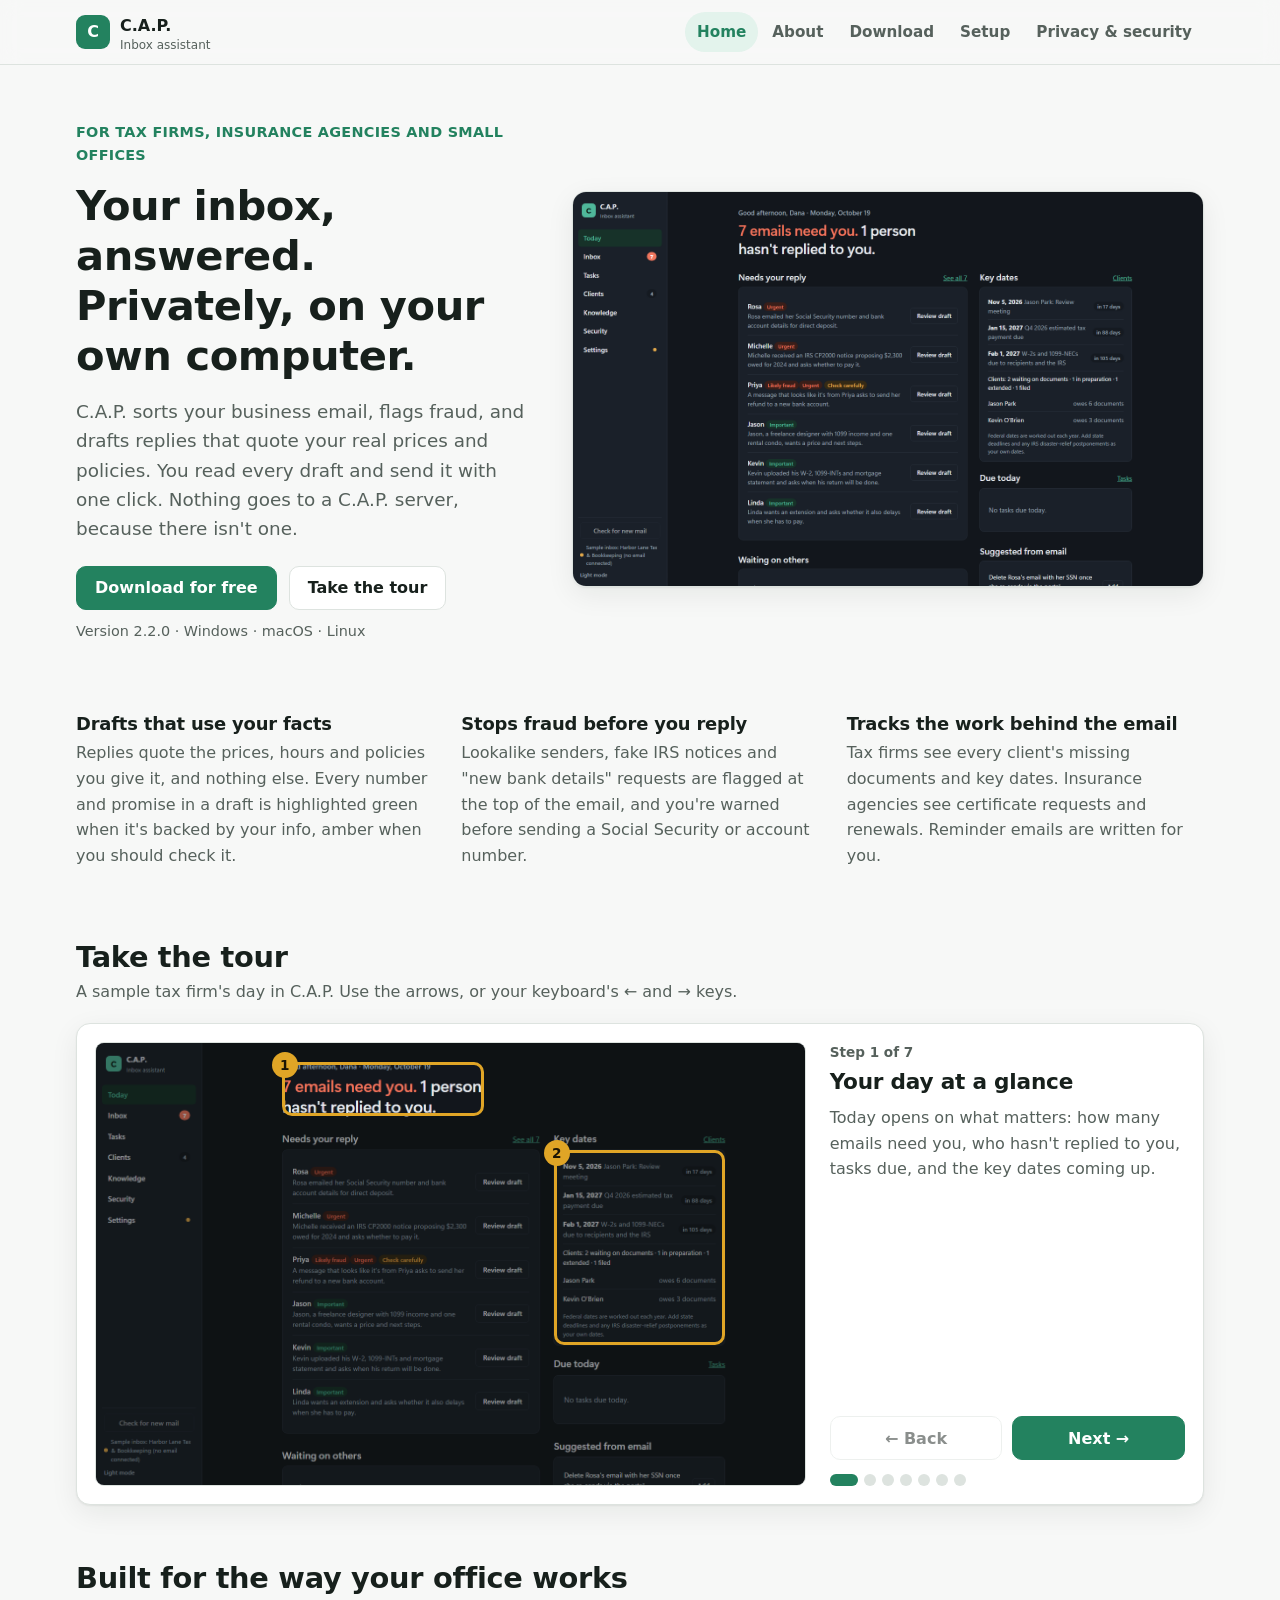
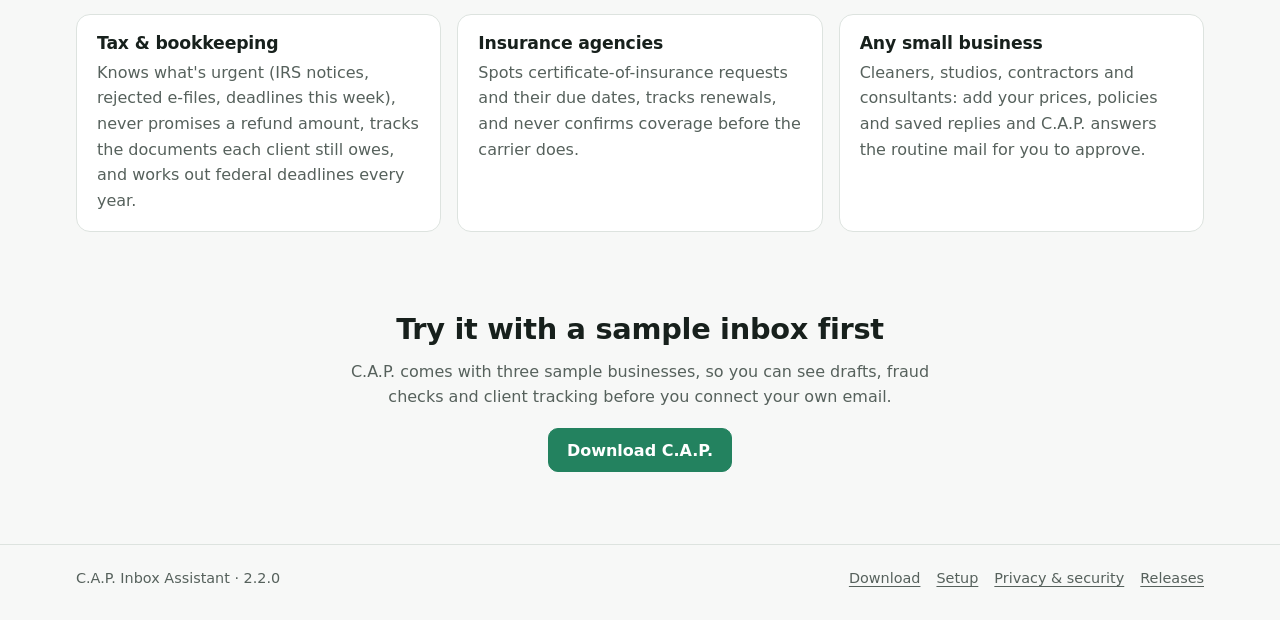
==== site/index.html @ a97d85f1 "C.A.P. 2.2.0: key dates, product site and cross-platform releases - Federal tax deadlines worked out" ====
<!doctype html>
<html lang="en">
<head>
<meta charset="utf-8">
<meta name="viewport" content="width=device-width, initial-scale=1">
<title>C.A.P. Inbox Assistant</title>
<meta name="description" content="C.A.P. sorts your business email and drafts replies from your own prices and policies, on your own computer. Free download for Windows, macOS and Linux.">
<!-- The GitHub repository that hosts the releases, as owner/name. The download buttons read its latest release. -->
<meta name="cap-repo" content="OWNER/REPO">
<meta http-equiv="Content-Security-Policy" content="default-src 'self'; img-src 'self' data:; connect-src 'self' https://api.github.com; style-src 'self'; script-src 'self'; base-uri 'none'; form-action 'none'">
<meta name="referrer" content="no-referrer">
<link rel="icon" href="assets/icon.svg" type="image/svg+xml">
<link rel="stylesheet" href="styles.css">
</head>
<body>
<a class="skip" href="#main">Skip to content</a>
<header class="top">
  <div class="wrap top-row">
    <a class="brand" href="#home" aria-label="C.A.P. home"><span class="mark" aria-hidden="true">C</span><span>C.A.P.<small>Inbox assistant</small></span></a>
    <nav class="tabs" aria-label="Site">
      <a href="#home" data-tab="home">Home</a>
      <a href="#about" data-tab="about">About</a>
      <a href="#download" data-tab="download">Download</a>
      <a href="#setup" data-tab="setup">Setup</a>
      <a href="#privacy" data-tab="privacy">Privacy &amp; security</a>
    </nav>
  </div>
</header>

<main id="main" tabindex="-1">

<!-- ============================== HOME ============================== -->
<section id="tab-home" class="tab" aria-labelledby="home-title">
  <div class="wrap hero">
    <div class="hero-copy">
      <p class="eyebrow">For tax firms, insurance agencies and small offices</p>
      <h1 id="home-title">Your inbox, answered. Privately, on your own computer.</h1>
      <p class="lede">C.A.P. sorts your business email, flags fraud, and drafts replies that quote your real prices and policies. You read every draft and send it with one click. Nothing goes to a C.A.P. server, because there isn't one.</p>
      <div class="cta">
        <a class="btn primary" href="#download" data-os-label>Download for free</a>
        <a class="btn" href="#tour">Take the tour</a>
      </div>
      <p class="fine" data-version-line>Windows · macOS · Linux</p>
    </div>
    <figure class="hero-shot">
      <img src="assets/today.png" width="1440" height="900" alt="The C.A.P. Today screen: seven emails need a reply, urgent and likely-fraud emails are labeled, and a Key dates panel lists upcoming tax deadlines.">
    </figure>
  </div>

  <div class="wrap points">
    <article><h2>Drafts that use your facts</h2><p>Replies quote the prices, hours and policies you give it, and nothing else. Every number and promise in a draft is highlighted green when it's backed by your info, amber when you should check it.</p></article>
    <article><h2>Stops fraud before you reply</h2><p>Lookalike senders, fake IRS notices and "new bank details" requests are flagged at the top of the email, and you're warned before sending a Social Security or account number.</p></article>
    <article><h2>Tracks the work behind the email</h2><p>Tax firms see every client's missing documents and key dates. Insurance agencies see certificate requests and renewals. Reminder emails are written for you.</p></article>
  </div>

  <div class="wrap" id="tour">
    <div class="section-head">
      <h2>Take the tour</h2>
      <p>A sample tax firm's day in C.A.P. Use the arrows, or your keyboard's ← and → keys.</p>
    </div>
    <div class="tour" tabindex="0" aria-roledescription="carousel" aria-label="Product tour">
      <div class="tour-stage">
        <img id="tour-img" src="assets/today.png" width="1440" height="900" alt="">
        <div id="tour-marks" aria-hidden="true"></div>
      </div>
      <div class="tour-side">
        <p class="tour-count" id="tour-count">Step 1 of 7</p>
        <h3 id="tour-title"></h3>
        <div id="tour-text" aria-live="polite"></div>
        <div class="tour-nav">
          <button class="btn" id="tour-prev" type="button">← Back</button>
          <button class="btn primary" id="tour-next" type="button">Next →</button>
        </div>
        <div class="tour-dots" id="tour-dots" role="tablist" aria-label="Tour steps"></div>
      </div>
    </div>
  </div>

  <div class="wrap built-for">
    <div class="section-head"><h2>Built for the way your office works</h2></div>
    <div class="cards three">
      <article class="card"><h3>Tax &amp; bookkeeping</h3><p>Knows what's urgent (IRS notices, rejected e-files, deadlines this week), never promises a refund amount, tracks the documents each client still owes, and works out federal deadlines every year.</p></article>
      <article class="card"><h3>Insurance agencies</h3><p>Spots certificate-of-insurance requests and their due dates, tracks renewals, and never confirms coverage before the carrier does.</p></article>
      <article class="card"><h3>Any small business</h3><p>Cleaners, studios, contractors and consultants: add your prices, policies and saved replies and C.A.P. answers the routine mail for you to approve.</p></article>
    </div>
  </div>

  <div class="wrap closing">
    <h2>Try it with a sample inbox first</h2>
    <p>C.A.P. comes with three sample businesses, so you can see drafts, fraud checks and client tracking before you connect your own email.</p>
    <a class="btn primary" href="#download">Download C.A.P.</a>
  </div>
</section>

<!-- ============================== ABOUT ============================== -->
<section id="tab-about" class="tab" aria-labelledby="about-title" hidden>
  <div class="wrap narrow">
    <h1 id="about-title">About C.A.P.</h1>
    <p class="lede">C.A.P. is a private AI inbox assistant for small businesses. It reads your email on your own computer, works out what needs you, and writes a reply in your voice using only facts you've given it. You stay in charge: it never sends, archives or deletes anything without your click.</p>

    <h2>How it works</h2>
    <ol class="flow">
      <li><strong>Your mailbox</strong><span>C.A.P. connects straight to your email provider. Mail stays unread on the server.</span></li>
      <li><strong>Sort</strong><span>A quick pass on each new email: needs a reply, FYI, urgent, likely fraud, holds sensitive numbers.</span></li>
      <li><strong>Draft</strong><span>Urgent mail first. Drafts use your business profile, saved replies and files, and never invent prices or availability.</span></li>
      <li><strong>Check</strong><span>Every price, date, link and promise is highlighted: green when your sources back it, amber when you should look.</span></li>
      <li><strong>You send</strong><span>Edit if you like, then send. C.A.P. learns from your edits and offers to update your facts.</span></li>
    </ol>

    <h2>What's inside</h2>
    <div class="cards two">
      <article class="card"><h3>Today</h3><p>Who needs a reply, who hasn't answered you, tasks due, key dates and today's calendar, with the time you've saved.</p></article>
      <article class="card"><h3>Inbox</h3><p>Needs reply, FYI, Snoozed and Sent. One-click drafts with tone buttons, saved replies, "remind me if no answer", snooze, and keyboard shortcuts.</p></article>
      <article class="card"><h3>Clients or Policies</h3><p>Tax firms: each client's return, status, documents still owed, a timeline of dates, and a reminder email listing what's missing. Insurance: certificate requests and renewals with due dates.</p></article>
      <article class="card"><h3>Key dates</h3><p>Federal tax deadlines worked out for every year and moved off weekends and holidays, plus your own state deadlines and client dates, once or every year.</p></article>
      <article class="card"><h3>Knowledge</h3><p>Business profile, saved replies, and files (PDF, Word, Excel, PowerPoint, text up to 25 MB). Ask questions and get answers with their sources.</p></article>
      <article class="card"><h3>Security</h3><p>A protection score, app lock with a PIN, fraud and sensitive-number checks, automatic clean-up of old email text, and an audit log you can download.</p></article>
      <article class="card"><h3>Industry starter kits</h3><p>Pick tax &amp; bookkeeping or insurance to add 14 ready-made saved replies, "never promise" safety rules and a document checklist. Nothing you've written is changed.</p></article>
      <article class="card"><h3>Your choice of AI</h3><p>Run a free model on your own computer with Ollama, so email never leaves it, or use OpenAI, Anthropic, Google Gemini, Groq or OpenRouter with your own API key.</p></article>
    </div>

    <h2>What C.A.P. won't do</h2>
    <ul class="ticks no">
      <li>Send, archive or delete email on its own. There is no auto-send.</li>
      <li>Invent prices, policies, dates or availability that aren't in your information.</li>
      <li>Send your data to us. There is no C.A.P. account, server, analytics or telemetry.</li>
    </ul>

    <h2>Works with</h2>
    <table class="grid-table">
      <thead><tr><th scope="col">Email</th><th scope="col">How it connects</th></tr></thead>
      <tbody>
        <tr><td>Gmail and Google Workspace, Yahoo, iCloud, AOL, Zoho, Fastmail</td><td>Secure IMAP and SMTP with an app password (about 2 minutes to create)</td></tr>
        <tr><td>Your own domain (you@yourbusiness.com)</td><td>IMAP and SMTP with your email password or app password</td></tr>
        <tr><td>Outlook.com, Hotmail, Microsoft 365</td><td>Sign in with Microsoft. <em>Coming in a later release.</em></td></tr>
        <tr><td>Google Calendar (optional)</td><td>Google sign-in, so drafts avoid times you're already booked</td></tr>
      </tbody>
    </table>

    <h2>Release notes</h2>
    <div class="notes">
      <h3>Version <span data-version>2.2.0</span></h3>
      <ul>
        <li>Key dates never run out: federal deadlines are worked out every year, moved off weekends and holidays.</li>
        <li>Add your own dates for the whole firm, or on a client's timeline.</li>
        <li>Upload files button in Knowledge.</li>
        <li>Starter kits added while a sample inbox is loaded now stay after the sample is removed.</li>
        <li>Stronger protection for the app window, and no outside calls from the AI library at start-up.</li>
        <li>Downloads for Windows, macOS (Apple silicon) and Linux.</li>
      </ul>
      <p><a data-releases-link href="#download">All releases</a></p>
    </div>
  </div>
</section>

<!-- ============================== DOWNLOAD ============================== -->
<section id="tab-download" class="tab" aria-labelledby="download-title" hidden>
  <div class="wrap narrow">
    <h1 id="download-title">Download C.A.P.</h1>
    <p class="lede blurb">Free for Windows, macOS and Linux. C.A.P. runs on your own computer: your email, clients and business details stay there. Download, unzip and open it, then try the sample inbox before you connect your email. Setup takes about ten minutes.</p>

    <div class="dl-main" id="dl-main"></div>
    <div class="dl-list" id="dl-list" aria-live="polite"><p class="muted">Loading the latest release…</p></div>
    <p class="fine" id="dl-source"></p>

    <h2>Before you open it</h2>
    <div class="notice">
      <p><strong>Your computer will warn you the first time.</strong> This release isn't code-signed yet, so Windows shows "Windows protected your PC" and macOS says it can't check the app for malware. That's expected for an unsigned app. The <a href="#setup">setup guide</a> shows exactly what to click. Check the SHA-256 checksum below first, so you know the file is the one we published.</p>
    </div>

    <h2>Check the download</h2>
    <p>Each file has a SHA-256 checksum. Run the command for your computer in the folder you downloaded to, and compare the result with the checksum next to the file above. They should match exactly.</p>
    <div class="os-switch" role="tablist" aria-label="Checksum command">
      <button role="tab" data-verify="windows" aria-selected="true">Windows</button><button role="tab" data-verify="mac" aria-selected="false">macOS</button><button role="tab" data-verify="linux" aria-selected="false">Linux</button>
    </div>
    <div class="verify" data-verify-panel="windows"><p>In PowerShell:</p><pre><code>Get-FileHash .\<span data-file="windows">CAP-windows-x64.zip</span> -Algorithm SHA256</code></pre></div>
    <div class="verify" data-verify-panel="mac" hidden><p>In Terminal:</p><pre><code>shasum -a 256 ~/Downloads/<span data-file="mac">CAP-macos-arm64.zip</span></code></pre></div>
    <div class="verify" data-verify-panel="linux" hidden><p>In a terminal:</p><pre><code>sha256sum ~/Downloads/<span data-file="linux">CAP-linux-x64.tar.gz</span></code></pre></div>

    <h2>System requirements</h2>
    <table class="grid-table">
      <thead><tr><th scope="col"></th><th scope="col">Windows</th><th scope="col">macOS</th><th scope="col">Linux</th></tr></thead>
      <tbody>
        <tr><th scope="row">System</th><td>Windows 10 or 11, 64-bit</td><td>macOS 14 Sonoma or later, Apple silicon (M1 or newer)</td><td>64-bit desktop Linux, such as Ubuntu 22.04 or newer</td></tr>
        <tr><th scope="row">Memory</th><td colspan="3">8 GB minimum. 16 GB recommended to run the AI on your own computer.</td></tr>
        <tr><th scope="row">Disk space</th><td colspan="3">About 1.5 GB for C.A.P., plus 3 to 15 GB for a local AI model (not needed if you use a cloud AI key).</td></tr>
        <tr><th scope="row">Internet</th><td colspan="3">Needed to read and send email, and for cloud AI if you choose it.</td></tr>
      </tbody>
    </table>
    <p class="fine">Macs with Intel processors aren't supported in this release.</p>
  </div>
</section>

<!-- ============================== SETUP ============================== -->
<section id="tab-setup" class="tab" aria-labelledby="setup-title" hidden>
  <div class="wrap narrow">
    <h1 id="setup-title">Set up C.A.P.</h1>
    <p class="lede">About ten minutes from download to your first draft. Pick your computer:</p>
    <div class="os-switch big" role="tablist" aria-label="Your computer">
      <button role="tab" data-setup="windows" aria-selected="true">Windows</button><button role="tab" data-setup="mac" aria-selected="false">macOS</button><button role="tab" data-setup="linux" aria-selected="false">Linux</button>
    </div>

    <ol class="steps" data-setup-panel="windows">
      <li><h3>Download</h3><p>Go to <a href="#download">Download</a> and save <code data-file="windows">CAP-windows-x64.zip</code>. Optional: check its checksum as shown there.</p></li>
      <li><h3>Unzip it</h3><p>Open your Downloads folder, right-click the ZIP and choose <strong>Extract All…</strong>. Pick a lasting place, for example <code>Documents\CAP</code>, and click <strong>Extract</strong>. Don't run C.A.P. from inside the ZIP, and keep the <code>CAP</code> folder together: the app needs the <code>_internal</code> folder beside it.</p></li>
      <li><h3>Open C.A.P.</h3><p>In the <code>CAP</code> folder, double-click <strong>CAP.exe</strong>.</p></li>
      <li><h3>Get past the SmartScreen warning</h3><p>If you see "Windows protected your PC", click <strong>More info</strong>, then <strong>Run anyway</strong>. You only do this once.</p></li>
      <li><h3>Keep it handy</h3><p>Right-click <strong>CAP.exe</strong> and choose <strong>Pin to Start</strong>, or <strong>Show more options → Send to → Desktop (create shortcut)</strong>.</p></li>
    </ol>

    <ol class="steps" data-setup-panel="mac" hidden>
      <li><h3>Download</h3><p>Go to <a href="#download">Download</a> and save <code data-file="mac">CAP-macos-arm64.zip</code>. Safari usually unzips it for you; if not, double-click the ZIP in Downloads.</p></li>
      <li><h3>Move it to Applications</h3><p>Drag <strong>CAP</strong> (CAP.app) from Downloads into your <strong>Applications</strong> folder.</p></li>
      <li><h3>Open it the first time</h3><p>Double-click CAP in Applications. macOS says it can't check the app for malware; click <strong>Done</strong> (or <strong>OK</strong>). Then open <strong>System Settings → Privacy &amp; Security</strong>, scroll down to the message about CAP, and click <strong>Open Anyway</strong>. Enter your Mac password if asked, then click <strong>Open</strong>.</p></li>
      <li><h3>From now on</h3><p>CAP opens like any other app. Drag it to your Dock to keep it there.</p></li>
    </ol>

    <ol class="steps" data-setup-panel="linux" hidden>
      <li><h3>Download</h3><p>Go to <a href="#download">Download</a> and save <code data-file="linux">CAP-linux-x64.tar.gz</code>.</p></li>
      <li><h3>Unpack it</h3><pre><code>mkdir -p ~/Applications
tar -xzf ~/Downloads/<span data-file="linux">CAP-linux-x64.tar.gz</span> -C ~/Applications</code></pre></li>
      <li><h3>Open C.A.P.</h3><pre><code>~/Applications/CAP/CAP</code></pre><p>If the window doesn't open, your system may be missing a few common display libraries. On Ubuntu or Debian:</p><pre><code>sudo apt install libxcb-cursor0 libxkbcommon-x11-0 libnss3 libegl1</code></pre></li>
      <li><h3>Optional: add it to your app menu</h3><p>Create <code>~/.local/share/applications/cap.desktop</code> containing:</p><pre><code>[Desktop Entry]
Type=Application
Name=C.A.P.
Exec=/home/YOUR-USER-NAME/Applications/CAP/CAP
Terminal=false
Categories=Office;Email;</code></pre></li>
    </ol>

    <h2>Then, in C.A.P.</h2>
    <p>The first time it opens, C.A.P. walks you through three steps. Here's what each one needs.</p>
    <ol class="steps cont">
      <li><h3>Try the sample inbox (optional)</h3><p>Choose a sample business (home cleaning, tax firm or insurance agency) and click <strong>Load sample inbox</strong> to see drafts, fraud flags and client tracking. Remove it any time in <strong>Settings</strong>; your own setup is kept.</p></li>
      <li><h3>Choose the AI that writes drafts</h3>
        <p><strong>Private and free, on your computer:</strong> install <a href="https://ollama.com/download" rel="noopener noreferrer">Ollama</a>, then download one model. Open a terminal (PowerShell on Windows) and run one of these:</p>
        <table class="grid-table">
          <thead><tr><th scope="col">Your computer has</th><th scope="col">Run this</th></tr></thead>
          <tbody>
            <tr><td>8 GB of memory</td><td><code>ollama pull qwen3.5:4b</code></td></tr>
            <tr><td>12 GB or more</td><td><code>ollama pull qwen3.5:9b</code></td></tr>
            <tr><td>16 GB or more, for the most natural writing</td><td><code>ollama pull gemma3:12b</code></td></tr>
          </tbody>
        </table>
        <p>C.A.P. finds Ollama by itself. Pick the model and click <strong>Use this model</strong>.</p>
        <p><strong>Faster on older computers:</strong> choose <strong>Cloud</strong> and paste an API key from OpenAI, Anthropic, Google Gemini, Groq or OpenRouter. The text needed for each draft then goes to that company. See <a href="#privacy">Privacy &amp; security</a>.</p></li>
      <li><h3>Connect your email</h3>
        <p>Type your email address. C.A.P. picks the right way to connect and links to the page you need. For Gmail, Yahoo, iCloud, AOL, Zoho and Fastmail, create an <strong>app password</strong> (your provider's security settings; two-step verification must be on) and paste it in. For your own domain, use your email password or app password; the server names are filled in for you and can be changed.</p>
        <p class="fine">Outlook.com and Microsoft 365 sign-in is coming in a later release.</p></li>
      <li><h3>Tell it about your business</h3><p>Add your name, business name, services and prices. Then open <strong>Knowledge</strong> to add hours, policies, links and common questions, and upload price lists or policy documents with <strong>Upload files</strong>. Drafts use only what's here.</p></li>
      <li><h3>Pick your industry</h3><p>In <strong>Settings → Your industry</strong>, choose Tax &amp; bookkeeping or Insurance agency and click <strong>Add starter kit</strong> for 14 saved replies, safety rules and a checklist.</p></li>
      <li><h3>Lock it down</h3><p>Open <strong>Security</strong> and turn on <strong>App lock</strong> (save your recovery code somewhere safe), choose how long to keep old email text, and turn on disk encryption for your computer (BitLocker, FileVault or LUKS).</p></li>
    </ol>

    <h2>Updating</h2>
    <p>Download the new version and replace the old <code>CAP</code> folder (or CAP.app). Your email history, settings and clients are stored separately, so they carry over.</p>

    <h2>Removing C.A.P.</h2>
    <p>Delete the <code>CAP</code> folder or CAP.app. To remove your data too, delete C.A.P.'s data folder:</p>
    <ul>
      <li>Windows: <code>%LOCALAPPDATA%\CAP</code> (paste it into File Explorer's address bar)</li>
      <li>macOS: <code>~/Library/Application Support/CAP</code></li>
      <li>Linux: <code>~/.local/share/CAP</code></li>
    </ul>
    <p>Saved email and AI passwords are in your system's password store (Windows Credential Manager, macOS Keychain or your Linux keyring) under entries named for C.A.P.; delete them there.</p>

    <h2>If something goes wrong</h2>
    <dl class="faq">
      <dt>Nothing happens when I open it</dt><dd>Give it a few seconds the first time. On Windows, make sure you extracted the ZIP first and opened CAP.exe from the extracted folder.</dd>
      <dt>"Ollama isn't running"</dt><dd>Open the Ollama app (or run <code>ollama serve</code>), then click <strong>Test and use this model</strong> again.</dd>
      <dt>Email won't connect</dt><dd>Most providers need an app password, not your normal password, and two-step verification turned on to create one. C.A.P.'s connect screen links to the right page.</dd>
      <dt>Drafts are slow</dt><dd>Local AI depends on your computer. Try a smaller model, choose <strong>Settings → Inbox → Write drafts only when I open an email</strong>, or use a cloud AI key.</dd>
    </dl>
  </div>
</section>

<!-- ============================== PRIVACY ============================== -->
<section id="tab-privacy" class="tab" aria-labelledby="privacy-title" hidden>
  <div class="wrap narrow">
    <h1 id="privacy-title">Privacy &amp; security</h1>
    <p class="lede">C.A.P. was built for offices that handle tax returns, policies and Social Security numbers. Here is exactly what happens to your information.</p>

    <h2>Where your information lives</h2>
    <p>Everything C.A.P. knows (email text, drafts, clients, tasks, your business details and files) is kept in one database file on your computer, in C.A.P.'s data folder. There is no C.A.P. account and no C.A.P. server. We never receive your email, your clients' details or anything about how you use the app.</p>

    <h2>What leaves your computer, and only when</h2>
    <table class="grid-table">
      <thead><tr><th scope="col">Goes to</th><th scope="col">What</th><th scope="col">When</th></tr></thead>
      <tbody>
        <tr><td>Your email provider</td><td>Reading, sending, archiving and deleting your mail, over encrypted connections</td><td>When C.A.P. checks for mail, and when you click Send, Done or Delete</td></tr>
        <tr><td>Nobody (local AI)</td><td>With Ollama, drafting happens on your computer</td><td>Never leaves</td></tr>
        <tr><td>The AI company you chose (cloud AI)</td><td>The text needed to sort and draft each email, under your own API key. You can mask SSNs and account numbers first.</td><td>Only if you choose a cloud AI</td></tr>
        <tr><td>Google Calendar</td><td>Reading your events so drafts avoid busy times</td><td>Only if you connect it</td></tr>
      </tbody>
    </table>
    <p>C.A.P. has no analytics, telemetry or crash reporting, and it turns off the reporting option in the AI library it uses.</p>

    <h2>How C.A.P. protects it</h2>
    <ul class="ticks">
      <li><strong>Private to this computer.</strong> C.A.P. only accepts connections from your own computer. Every change needs a secret code that is new each time C.A.P. starts, and other websites can't load or embed it.</li>
      <li><strong>App lock.</strong> A PIN when C.A.P. opens and after you've been away. The PIN is stored only as a salted hash, wrong guesses lock it for a while, and a recovery code gets you back in.</li>
      <li><strong>Passwords in your system's vault.</strong> Email passwords and AI keys go to Windows Credential Manager, the macOS Keychain or your Linux keyring. If that isn't available, C.A.P. says so in Settings.</li>
      <li><strong>Fraud and impersonation shield.</strong> Lookalike sender addresses, fake IRS messages, payment-change requests and phishing links are flagged before you reply.</li>
      <li><strong>Sensitive-number guard.</strong> Emails holding SSNs, account, card or license numbers are marked, you're warned before sending one, and numbers can be masked once an email is handled.</li>
      <li><strong>Clean-up.</strong> Choose to delete old email text automatically after 30 days to 2 years, in line with the FTC Safeguards Rule's disposal expectation.</li>
      <li><strong>Audit log.</strong> Sends, deletions, exports and security changes are recorded on your computer, and you can download the log.</li>
      <li><strong>You're in control.</strong> Nothing is sent, archived or deleted without your click. Export all your data as a file, or delete your email history, from Settings.</li>
    </ul>

    <h2>What you should do too</h2>
    <ul>
      <li>Turn on disk encryption: BitLocker or Device Encryption on Windows, FileVault on macOS, LUKS on Linux.</li>
      <li>Turn on C.A.P.'s app lock if anyone else uses the computer.</li>
      <li>Use the local AI if you'd rather no email text ever leave your computer.</li>
    </ul>

    <h2>Your download</h2>
    <ul>
      <li>Each release is built from its source code by GitHub's build service, which starts every app on its system and checks that it runs before publishing.</li>
      <li>Every file has a SHA-256 checksum on the <a href="#download">Download</a> page, so you can check it hasn't been changed.</li>
      <li>Releases aren't code-signed yet, which is why your computer warns you the first time. Signed releases are planned.</li>
    </ul>

    <h2>This website</h2>
    <p>This site uses no cookies, analytics or tracking, and loads no outside fonts or scripts. It's hosted on GitHub Pages, and the Download page asks GitHub for the latest release details, so GitHub sees your visit as described in <a href="https://docs.github.com/site-policy/privacy-policies/github-general-privacy-statement" rel="noopener noreferrer">GitHub's privacy statement</a>.</p>

    <h2>Honest limits</h2>
    <p>C.A.P. helps you follow good practice, but it isn't certified for any regulation and doesn't make you compliant by itself. Your obligations under the FTC Safeguards Rule, IRS Publication 4557 or state insurance rules stay with your office.</p>

    <h2>Found a security problem?</h2>
    <p>Please tell us privately through <a data-security-link href="#privacy">GitHub's private vulnerability reporting</a> rather than a public issue.</p>
  </div>
</section>

</main>

<footer class="foot">
  <div class="wrap foot-row">
    <span>C.A.P. Inbox Assistant · <span data-version>2.2.0</span></span>
    <nav aria-label="Footer"><a href="#download">Download</a><a href="#setup">Setup</a><a href="#privacy">Privacy &amp; security</a><a data-releases-link href="#download">Releases</a></nav>
  </div>
</footer>
<script src="site.js"></script>
</body>
</html>
---- site/styles.css ----
:root {
  --bg: #f7f8f7;
  --surface: #ffffff;
  --sunk: #eef1ef;
  --ink: #17201c;
  --muted: #56615c;
  --line: #dde3df;
  --accent: #23825f;
  --accent-ink: #ffffff;
  --accent-soft: #e3f3ec;
  --warn-bg: #fff6e0;
  --warn-line: #ecc768;
  --mark: #e0a526;
  --radius: 14px;
  --radius-sm: 9px;
  --shadow: 0 1px 2px rgba(16, 24, 20, .06), 0 8px 28px rgba(16, 24, 20, .07);
  --font: "Segoe UI Variable Text", "Segoe UI", system-ui, -apple-system, "Helvetica Neue", Ubuntu, Arial, sans-serif;
  --mono: ui-monospace, "Cascadia Mono", "SF Mono", Menlo, Consolas, monospace;
  color-scheme: light;
}
@media (prefers-color-scheme: dark) {
  :root {
    --bg: #0f1418;
    --surface: #171e23;
    --sunk: #1d252b;
    --ink: #e8eeeb;
    --muted: #9eaaa5;
    --line: #2a343a;
    --accent: #4fc196;
    --accent-ink: #0d1814;
    --accent-soft: #173229;
    --warn-bg: #2b2414;
    --warn-line: #7a6127;
    --mark: #f2b93b;
    --shadow: 0 1px 2px rgba(0, 0, 0, .3), 0 10px 30px rgba(0, 0, 0, .25);
    color-scheme: dark;
  }
}

* { box-sizing: border-box; }
html { scroll-behavior: smooth; -webkit-text-size-adjust: 100%; }
@media (prefers-reduced-motion: reduce) { html { scroll-behavior: auto; } * { transition: none !important; } }
body { margin: 0; background: var(--bg); color: var(--ink); font: 16px/1.6 var(--font); }
img { max-width: 100%; height: auto; display: block; }
a { color: var(--accent); text-underline-offset: 3px; }
a:hover { text-decoration-thickness: 2px; }
h1, h2, h3 { line-height: 1.2; letter-spacing: -.01em; }
h1 { font-size: clamp(2rem, 4.2vw, 3.1rem); margin: 0 0 16px; }
h2 { font-size: 1.45rem; margin: 40px 0 12px; }
h3 { font-size: 1.08rem; margin: 0 0 6px; }
p { margin: 0 0 14px; }
code, pre { font-family: var(--mono); font-size: .9em; }
code { background: var(--sunk); padding: 1px 6px; border-radius: 6px; overflow-wrap: anywhere; }
pre { background: var(--sunk); border: 1px solid var(--line); border-radius: var(--radius-sm); padding: 12px 14px; overflow-x: auto; margin: 6px 0 14px; }
pre code { background: none; padding: 0; overflow-wrap: normal; }
:focus-visible { outline: 3px solid var(--accent); outline-offset: 2px; border-radius: 4px; }

.wrap { max-width: 1160px; margin: 0 auto; padding: 0 16px; }
.narrow { max-width: 820px; padding-top: 40px; padding-bottom: 56px; }
.muted { color: var(--muted); }
.fine { color: var(--muted); font-size: .9rem; }
.lede { font-size: 1.15rem; color: var(--muted); }
.skip { position: absolute; left: -999px; top: 8px; background: var(--surface); padding: 8px 12px; z-index: 10; }
.skip:focus { left: 8px; }

/* Header and tabs */
.top { position: sticky; top: 0; z-index: 5; background: color-mix(in srgb, var(--bg) 88%, transparent); backdrop-filter: blur(10px); border-bottom: 1px solid var(--line); }
.top-row { display: flex; align-items: center; gap: 20px; min-height: 64px; }
.brand { display: flex; align-items: center; gap: 10px; color: var(--ink); text-decoration: none; font-weight: 700; flex: none; }
.brand small { display: block; font-weight: 400; font-size: .75rem; color: var(--muted); line-height: 1; }
.mark { width: 34px; height: 34px; border-radius: 9px; display: grid; place-items: center; background: var(--accent); color: var(--accent-ink); font-weight: 800; }
.tabs { display: flex; gap: 2px; margin-left: auto; overflow-x: auto; scrollbar-width: none; }
.tabs::-webkit-scrollbar { display: none; }
.tabs a { padding: 8px 12px; border-radius: 999px; color: var(--muted); text-decoration: none; white-space: nowrap; font-weight: 600; font-size: .95rem; }
.tabs a:hover { color: var(--ink); background: var(--sunk); }
.tabs a[aria-current="page"] { color: var(--accent); background: var(--accent-soft); }
@media (max-width: 760px) {
  .top-row { flex-wrap: wrap; gap: 6px; padding-top: 10px; }
  .tabs { margin: 0 -16px; padding: 0 16px 8px; width: calc(100% + 32px); }
}

/* Buttons */
.btn { display: inline-flex; align-items: center; justify-content: center; gap: 8px; min-height: 44px; padding: 10px 18px; border-radius: 10px;
       border: 1px solid var(--line); background: var(--surface); color: var(--ink); font: 600 1rem var(--font); text-decoration: none; cursor: pointer; }
.btn:hover { border-color: var(--accent); }
.btn.primary { background: var(--accent); border-color: var(--accent); color: var(--accent-ink); }
.btn.primary:hover { filter: brightness(1.07); }
.btn.small { min-height: 34px; padding: 6px 12px; font-size: .9rem; }
.btn[disabled] { opacity: .5; cursor: default; }
.cta { display: flex; flex-wrap: wrap; gap: 12px; margin: 22px 0 10px; }

/* Home */
.hero { display: grid; grid-template-columns: minmax(0, 5fr) minmax(0, 7fr); gap: 44px; align-items: center; padding-top: 56px; padding-bottom: 32px; }
.hero h1 { font-size: clamp(2rem, 3.4vw, 2.6rem); }
.eyebrow { color: var(--accent); font-weight: 700; font-size: .9rem; letter-spacing: .02em; text-transform: uppercase; }
.hero-shot { margin: 0; border-radius: var(--radius); overflow: hidden; border: 1px solid var(--line); box-shadow: var(--shadow); }
@media (max-width: 900px) { .hero { grid-template-columns: 1fr; padding-top: 32px; gap: 28px; } }
.points { display: grid; grid-template-columns: repeat(3, minmax(0, 1fr)); gap: 28px; padding-top: 24px; padding-bottom: 16px; }
.points h2 { font-size: 1.12rem; margin: 0 0 6px; }
.points p { color: var(--muted); margin: 0; }
@media (max-width: 760px) { .points { grid-template-columns: 1fr; gap: 18px; } }
.section-head { margin: 56px 0 18px; }
.section-head h2 { margin: 0 0 4px; font-size: 1.8rem; }
.section-head p { color: var(--muted); margin: 0; }
.closing { text-align: center; padding-top: 24px; padding-bottom: 72px; }
.closing h2 { font-size: 1.8rem; margin-top: 56px; }
.closing p { color: var(--muted); max-width: 620px; margin: 0 auto 18px; }

/* Tour */
.tour { display: grid; grid-template-columns: minmax(0, 8fr) minmax(0, 4fr); gap: 24px; background: var(--surface); border: 1px solid var(--line);
        border-radius: var(--radius); padding: 18px; box-shadow: var(--shadow); }
.tour-stage { position: relative; border-radius: var(--radius-sm); overflow: hidden; border: 1px solid var(--line); align-self: start; }
.tour-mark { position: absolute; border: 3px solid var(--mark); border-radius: 10px; box-shadow: 0 0 0 9999px rgba(8, 12, 10, .38); pointer-events: none; transition: all .35s ease; }
.tour-mark + .tour-mark { box-shadow: none; }
.tour-mark span { position: absolute; top: -13px; left: -13px; width: 26px; height: 26px; border-radius: 50%; background: var(--mark); color: #1b1404;
                  font: 800 .85rem/26px var(--font); text-align: center; }
.tour-side { display: flex; flex-direction: column; min-width: 0; }
.tour-count { color: var(--muted); font-size: .85rem; font-weight: 600; margin-bottom: 6px; }
.tour-side h3 { font-size: 1.35rem; margin-bottom: 10px; }
#tour-text p { color: var(--muted); }
#tour-text ol { padding-left: 20px; color: var(--muted); }
.tour-nav { display: flex; gap: 10px; margin-top: auto; padding-top: 12px; }
.tour-nav .btn { flex: 1; }
.tour-dots { display: flex; gap: 6px; margin-top: 14px; flex-wrap: wrap; }
.tour-dots button { width: 12px; height: 12px; border-radius: 50%; border: 0; background: var(--line); cursor: pointer; padding: 0; }
.tour-dots button[aria-selected="true"] { background: var(--accent); width: 28px; border-radius: 999px; }
@media (max-width: 900px) { .tour { grid-template-columns: 1fr; } }

/* Cards and lists */
.cards { display: grid; gap: 16px; }
.cards.two { grid-template-columns: repeat(2, minmax(0, 1fr)); }
.cards.three { grid-template-columns: repeat(3, minmax(0, 1fr)); }
@media (max-width: 760px) { .cards.two, .cards.three { grid-template-columns: 1fr; } }
.card { background: var(--surface); border: 1px solid var(--line); border-radius: var(--radius); padding: 18px 20px; }
.card p { color: var(--muted); margin: 0; }
.flow { list-style: none; padding: 0; margin: 0; display: grid; gap: 10px; counter-reset: flow; }
.flow li { counter-increment: flow; display: grid; grid-template-columns: 36px 1fr; column-gap: 12px; background: var(--surface); border: 1px solid var(--line); border-radius: var(--radius-sm); padding: 12px 14px; }
.flow li::before { content: counter(flow); grid-row: span 2; width: 30px; height: 30px; border-radius: 50%; background: var(--accent-soft); color: var(--accent); font-weight: 800; display: grid; place-items: center; }
.flow span { color: var(--muted); }
.ticks { list-style: none; padding: 0; }
.ticks li { position: relative; padding-left: 30px; margin-bottom: 10px; }
.ticks li::before { content: "✓"; position: absolute; left: 0; top: 0; width: 22px; height: 22px; border-radius: 50%; background: var(--accent-soft); color: var(--accent); font-weight: 800; font-size: .8rem; display: grid; place-items: center; }
.ticks.no li::before { content: "✕"; background: var(--sunk); color: var(--muted); }
.notes { background: var(--surface); border: 1px solid var(--line); border-radius: var(--radius); padding: 18px 20px; }
.notes ul { color: var(--muted); padding-left: 20px; }
.notice { background: var(--warn-bg); border: 1px solid var(--warn-line); border-radius: var(--radius-sm); padding: 14px 16px; }
.notice p { margin: 0; }

.grid-table { width: 100%; border-collapse: collapse; margin: 6px 0 14px; font-size: .95rem; display: block; overflow-x: auto; }
.grid-table th, .grid-table td { text-align: left; vertical-align: top; padding: 10px 12px; border-bottom: 1px solid var(--line); }
.grid-table thead th { color: var(--muted); font-size: .85rem; font-weight: 700; border-bottom-width: 2px; }
.grid-table tbody th { font-weight: 700; white-space: nowrap; }

/* Download */
.blurb { margin-bottom: 24px; }
.dl-main { margin-bottom: 18px; }
.dl-main .btn { min-height: 54px; font-size: 1.1rem; padding: 12px 26px; }
.dl-list { display: grid; gap: 12px; }
.dl-item { background: var(--surface); border: 1px solid var(--line); border-radius: var(--radius); padding: 16px 18px; display: grid; grid-template-columns: 1fr auto; gap: 6px 16px; align-items: center; }
.dl-item.yours { border-color: var(--accent); box-shadow: 0 0 0 1px var(--accent); }
.dl-item h3 { margin: 0; display: flex; gap: 8px; align-items: center; flex-wrap: wrap; }
.dl-item .meta { color: var(--muted); font-size: .9rem; margin: 0; overflow-wrap: anywhere; }
.dl-item .sum { grid-column: 1 / -1; display: flex; gap: 8px; align-items: center; min-width: 0; }
.dl-item .sum code { font-size: .78rem; flex: 1; min-width: 0; overflow-wrap: anywhere; }
.pill { font-size: .75rem; font-weight: 700; padding: 2px 8px; border-radius: 999px; background: var(--accent-soft); color: var(--accent); }
.pill.soon { background: var(--sunk); color: var(--muted); }
@media (max-width: 560px) { .dl-item { grid-template-columns: 1fr; } }

.os-switch { display: inline-flex; gap: 4px; background: var(--sunk); border-radius: 12px; padding: 4px; margin: 4px 0 12px; flex-wrap: wrap; }
.os-switch button { border: 0; background: none; color: var(--muted); font: 600 .95rem var(--font); padding: 8px 14px; border-radius: 9px; cursor: pointer; min-height: 40px; }
.os-switch button[aria-selected="true"] { background: var(--surface); color: var(--ink); box-shadow: 0 1px 3px rgba(0,0,0,.12); }
.os-switch.big button { font-size: 1.02rem; padding: 10px 20px; }

/* Setup */
.steps { list-style: none; counter-reset: step; padding: 0; margin: 8px 0 0; }
.steps.cont { counter-reset: step 0; }
.steps > li { counter-increment: step; position: relative; padding: 0 0 22px 52px; }
.steps > li::before { content: counter(step); position: absolute; left: 0; top: -2px; width: 34px; height: 34px; border-radius: 50%; background: var(--accent); color: var(--accent-ink); font-weight: 800; display: grid; place-items: center; }
.steps > li::after { content: ""; position: absolute; left: 16px; top: 36px; bottom: 4px; width: 2px; background: var(--line); }
.steps > li:last-child::after { display: none; }
.steps p { color: var(--muted); }
.faq dt { font-weight: 700; margin-top: 12px; }
.faq dd { margin: 4px 0 0; color: var(--muted); }

.foot { border-top: 1px solid var(--line); padding: 22px 0 30px; color: var(--muted); font-size: .9rem; }
.foot-row { display: flex; flex-wrap: wrap; gap: 12px 24px; justify-content: space-between; }
.foot nav { display: flex; flex-wrap: wrap; gap: 16px; }
.foot a { color: var(--muted); }
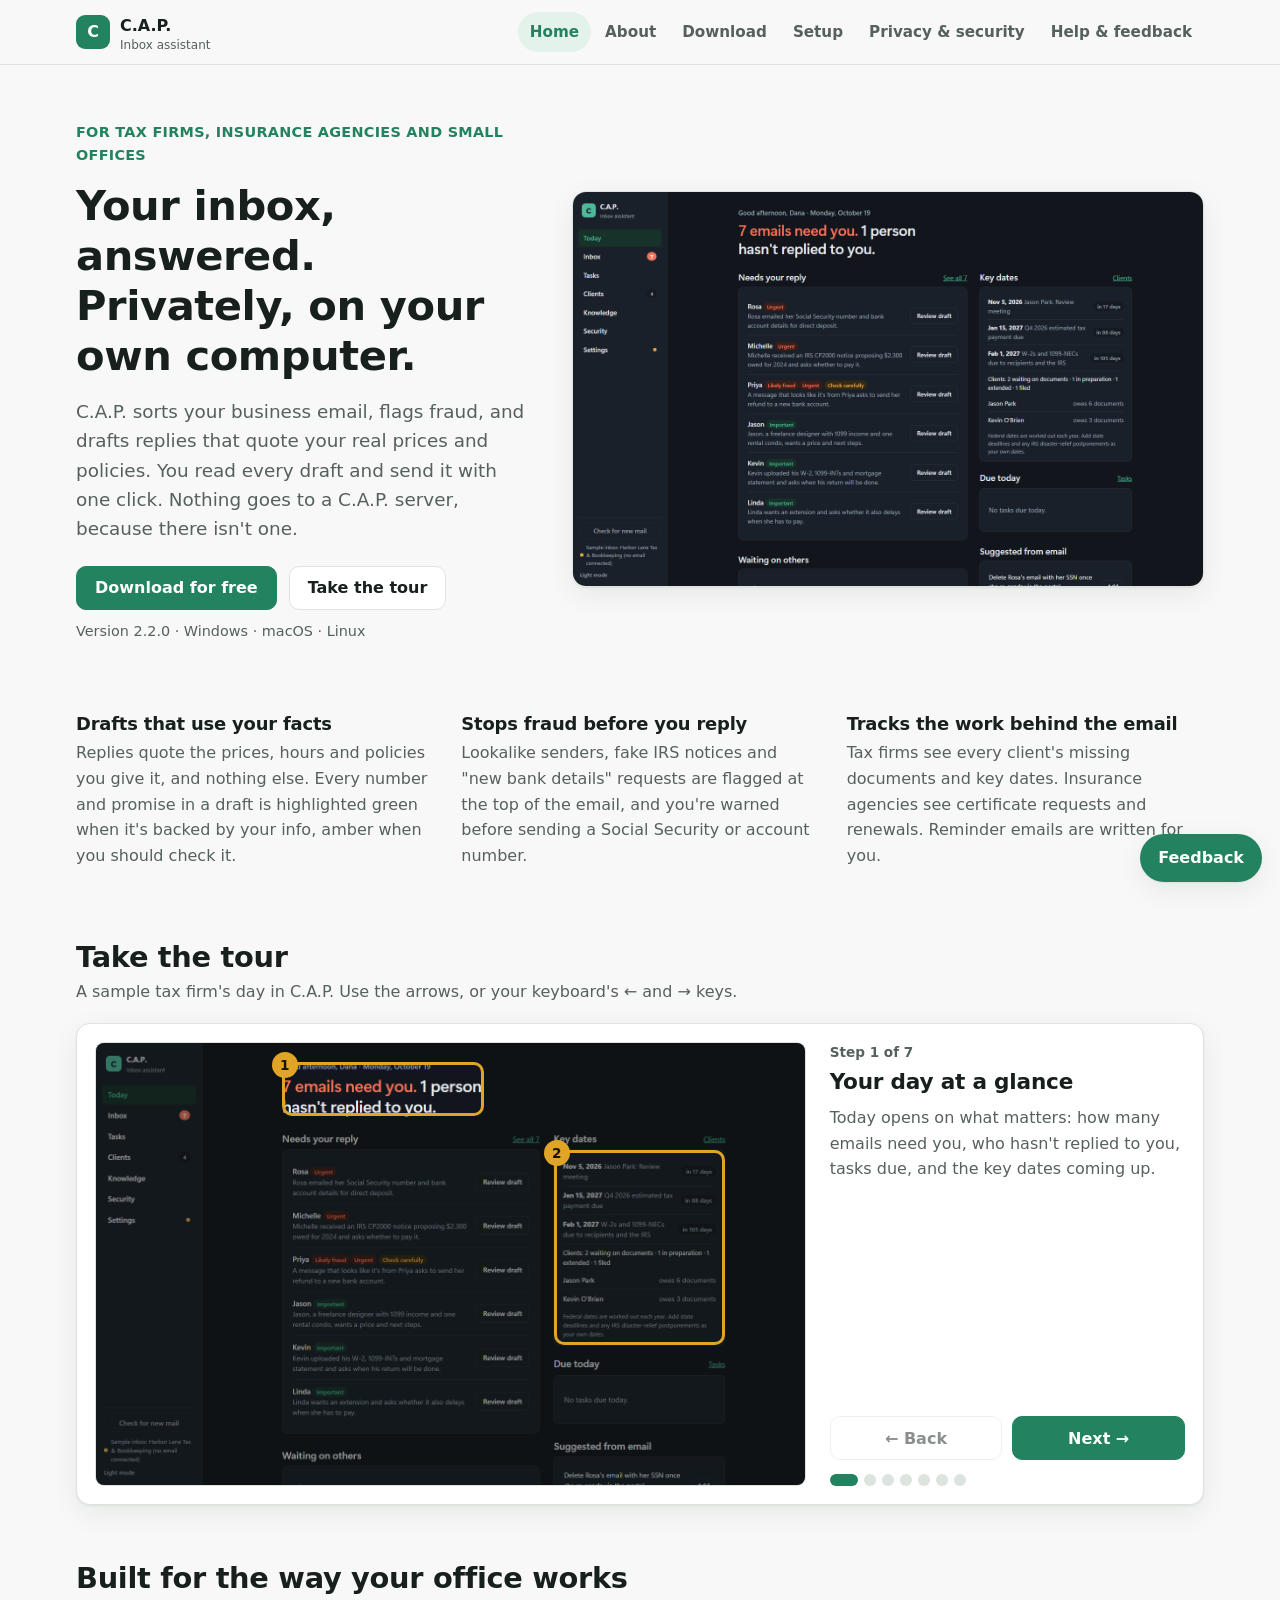
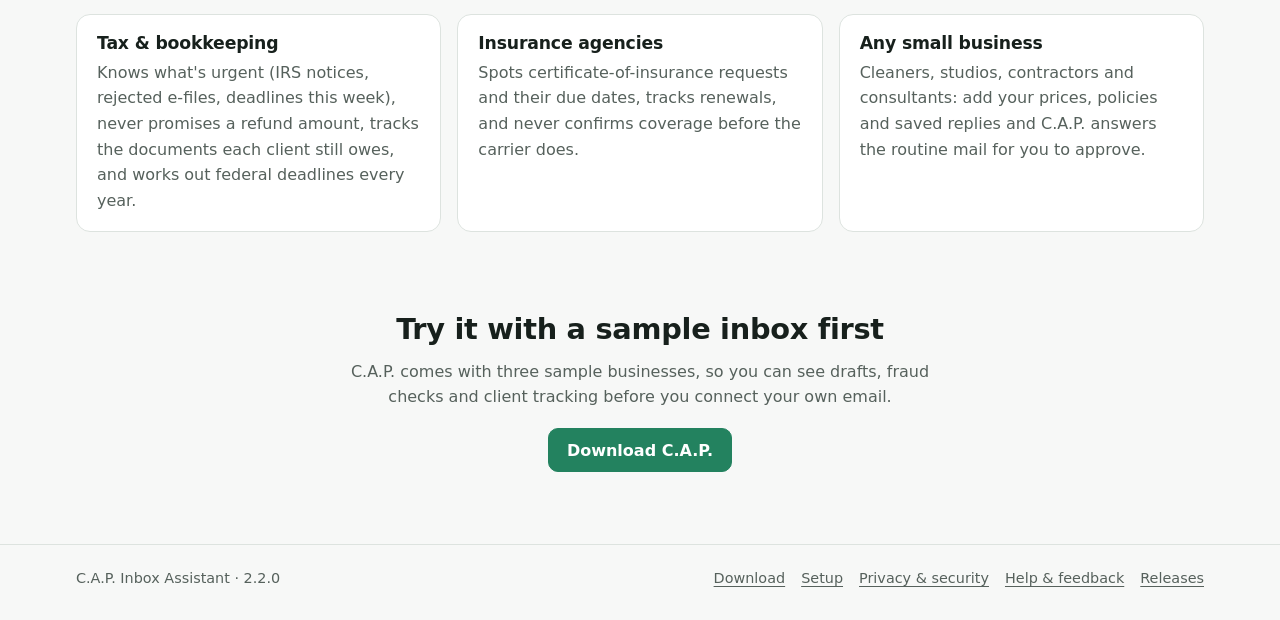
==== commit dcdc1126: "Add Help & feedback to the site, with community forms - Help & feedback tab and a Feedback button th" ====
--- a/site/index.html
+++ b/site/index.html
@@ -23,6 +23,7 @@
       <a href="#download" data-tab="download">Download</a>
       <a href="#setup" data-tab="setup">Setup</a>
       <a href="#privacy" data-tab="privacy">Privacy &amp; security</a>
+      <a href="#feedback" data-tab="feedback">Help &amp; feedback</a>
     </nav>
   </div>
 </header>
@@ -323,6 +324,7 @@
 
     <h2>This website</h2>
     <p>This site uses no cookies, analytics or tracking, and loads no outside fonts or scripts. It's hosted on GitHub Pages, and the Download page asks GitHub for the latest release details, so GitHub sees your visit as described in <a href="https://docs.github.com/site-policy/privacy-policies/github-general-privacy-statement" rel="noopener noreferrer">GitHub's privacy statement</a>.</p>
+    <p>The Help &amp; feedback form doesn't send anything itself. It opens GitHub with your words filled in, and nothing is posted until you post it there under your GitHub account. Posts in the C.A.P. community are public.</p>
 
     <h2>Honest limits</h2>
     <p>C.A.P. helps you follow good practice, but it isn't certified for any regulation and doesn't make you compliant by itself. Your obligations under the FTC Safeguards Rule, IRS Publication 4557 or state insurance rules stay with your office.</p>
@@ -332,12 +334,63 @@
   </div>
 </section>
 
+<!-- ============================== HELP & FEEDBACK ============================== -->
+<section id="tab-feedback" class="tab" aria-labelledby="feedback-title" hidden>
+  <div class="wrap narrow">
+    <h1 id="feedback-title">Help &amp; feedback</h1>
+    <p class="lede">Have a question, an idea, or something that isn't working? Tell us here. Questions and ideas go to the C.A.P. community on GitHub, where other users and the C.A.P. team answer and vote.</p>
+
+    <form class="fb-form" id="fb-form" novalidate>
+      <fieldset class="fb-kinds">
+        <legend>What would you like to do?</legend>
+        <label class="fb-kind"><input type="radio" name="kind" value="question" checked><span><strong>Ask a question</strong><small>Help installing or using C.A.P.</small></span></label>
+        <label class="fb-kind"><input type="radio" name="kind" value="idea"><span><strong>Share an idea</strong><small>A feature or improvement</small></span></label>
+        <label class="fb-kind"><input type="radio" name="kind" value="bug"><span><strong>Report a problem</strong><small>Something doesn't work</small></span></label>
+        <label class="fb-kind"><input type="radio" name="kind" value="chat"><span><strong>Chat or feedback</strong><small>Tips, praise, anything else</small></span></label>
+      </fieldset>
+
+      <label class="field" for="fb-title">Short summary</label>
+      <input id="fb-title" maxlength="120" placeholder="e.g. Can C.A.P. read Outlook email?" autocomplete="off">
+
+      <label class="field" for="fb-message" id="fb-message-label">Your question</label>
+      <textarea id="fb-message" rows="6" maxlength="4000" required></textarea>
+      <p class="fb-warn" id="fb-warn" hidden>This looks like it contains an email address, phone number or ID number. Posts are public, so please remove client details before continuing.</p>
+
+      <div class="fb-row">
+        <div><label class="field" for="fb-system">Your computer</label>
+          <select id="fb-system"><option value="Windows">Windows</option><option value="macOS">macOS</option><option value="Linux">Linux</option><option value="">Not sure / not installed yet</option></select></div>
+        <div><label class="field" for="fb-version">C.A.P. version</label>
+          <input id="fb-version" placeholder="2.2.0" autocomplete="off"></div>
+      </div>
+
+      <div class="notice fb-note"><p><strong>Before you post:</strong> your post is public on GitHub and needs a free GitHub account. Never include client names, email text, Social Security or account numbers, or passwords. Found a security problem? <a data-security-link href="#privacy">Report it privately</a>.</p></div>
+
+      <div class="fb-actions">
+        <button class="btn primary" type="submit" id="fb-go">Continue on GitHub</button>
+        <span class="fine" id="fb-status" aria-live="polite">Opens GitHub in a new tab with your words filled in. Nothing is sent until you post it there.</span>
+      </div>
+    </form>
+
+    <h2>Community</h2>
+    <div class="cards two">
+      <a class="card link-card" data-gh="discussions/categories/q-a" href="#feedback"><h3>Questions &amp; answers</h3><p>Search what others have asked before posting.</p></a>
+      <a class="card link-card" data-gh="discussions/categories/ideas" href="#feedback"><h3>Ideas board</h3><p>Upvote the ideas you want most.</p></a>
+      <a class="card link-card" data-gh="discussions/categories/general" href="#feedback"><h3>Chat with other users</h3><p>Tips and stories from offices using C.A.P.</p></a>
+      <a class="card link-card" data-gh="issues" href="#feedback"><h3>Known problems</h3><p>Problems already reported, and their fixes.</p></a>
+    </div>
+
+    <h2>Quick help</h2>
+    <p>Many setup questions are answered in the <a href="#setup">setup guide</a>, including what to do when the app doesn't open, Ollama isn't running or email won't connect.</p>
+  </div>
+</section>
+
 </main>
+<a class="fb-fab" href="#feedback" id="fb-fab">Feedback</a>
 
 <footer class="foot">
   <div class="wrap foot-row">
     <span>C.A.P. Inbox Assistant · <span data-version>2.2.0</span></span>
-    <nav aria-label="Footer"><a href="#download">Download</a><a href="#setup">Setup</a><a href="#privacy">Privacy &amp; security</a><a data-releases-link href="#download">Releases</a></nav>
+    <nav aria-label="Footer"><a href="#download">Download</a><a href="#setup">Setup</a><a href="#privacy">Privacy &amp; security</a><a href="#feedback">Help &amp; feedback</a><a data-releases-link href="#download">Releases</a></nav>
   </div>
 </footer>
 <script src="site.js"></script>
--- a/site/styles.css
+++ b/site/styles.css
@@ -186,3 +186,29 @@
 .foot-row { display: flex; flex-wrap: wrap; gap: 12px 24px; justify-content: space-between; }
 .foot nav { display: flex; flex-wrap: wrap; gap: 16px; }
 .foot a { color: var(--muted); }
+
+/* Help & feedback */
+.fb-form { background: var(--surface); border: 1px solid var(--line); border-radius: var(--radius); padding: 20px; display: grid; gap: 6px; }
+.fb-kinds { border: 0; padding: 0; margin: 0 0 10px; display: grid; grid-template-columns: repeat(2, minmax(0, 1fr)); gap: 10px; }
+.fb-kinds legend { font-weight: 700; margin-bottom: 10px; padding: 0; }
+.fb-kind { position: relative; display: flex; gap: 10px; align-items: flex-start; border: 1px solid var(--line); border-radius: var(--radius-sm); padding: 12px; cursor: pointer; }
+.fb-kind:has(input:checked) { border-color: var(--accent); background: var(--accent-soft); }
+.fb-kind input { margin-top: 4px; accent-color: var(--accent); }
+.fb-kind small { display: block; color: var(--muted); }
+.field { font-weight: 700; font-size: .92rem; margin-top: 8px; }
+.fb-form input:not([type="radio"]), .fb-form textarea, .fb-form select {
+  width: 100%; font: 1rem var(--font); color: var(--ink); background: var(--bg); border: 1px solid var(--line); border-radius: var(--radius-sm); padding: 10px 12px; min-height: 44px; }
+.fb-form textarea { resize: vertical; }
+.fb-row { display: grid; grid-template-columns: 1fr 1fr; gap: 12px; }
+.fb-row > div { display: grid; gap: 6px; }
+.fb-warn { background: var(--warn-bg); border: 1px solid var(--warn-line); border-radius: var(--radius-sm); padding: 8px 12px; margin: 4px 0 0; font-size: .92rem; }
+.fb-note { margin-top: 12px; }
+.fb-actions { display: flex; flex-wrap: wrap; align-items: center; gap: 12px; margin-top: 12px; }
+.fb-actions .fine { flex: 1; min-width: 220px; margin: 0; }
+.link-card { text-decoration: none; color: var(--ink); }
+.link-card:hover { border-color: var(--accent); }
+.fb-fab { position: fixed; right: 18px; bottom: 18px; z-index: 6; background: var(--accent); color: var(--accent-ink); font-weight: 700; text-decoration: none;
+          padding: 11px 18px; border-radius: 999px; box-shadow: var(--shadow); }
+.fb-fab:hover { filter: brightness(1.07); }
+@media (max-width: 560px) { .fb-kinds, .fb-row { grid-template-columns: 1fr; } .fb-fab { right: 12px; bottom: 12px; } }
+@media print { .fb-fab { display: none; } }
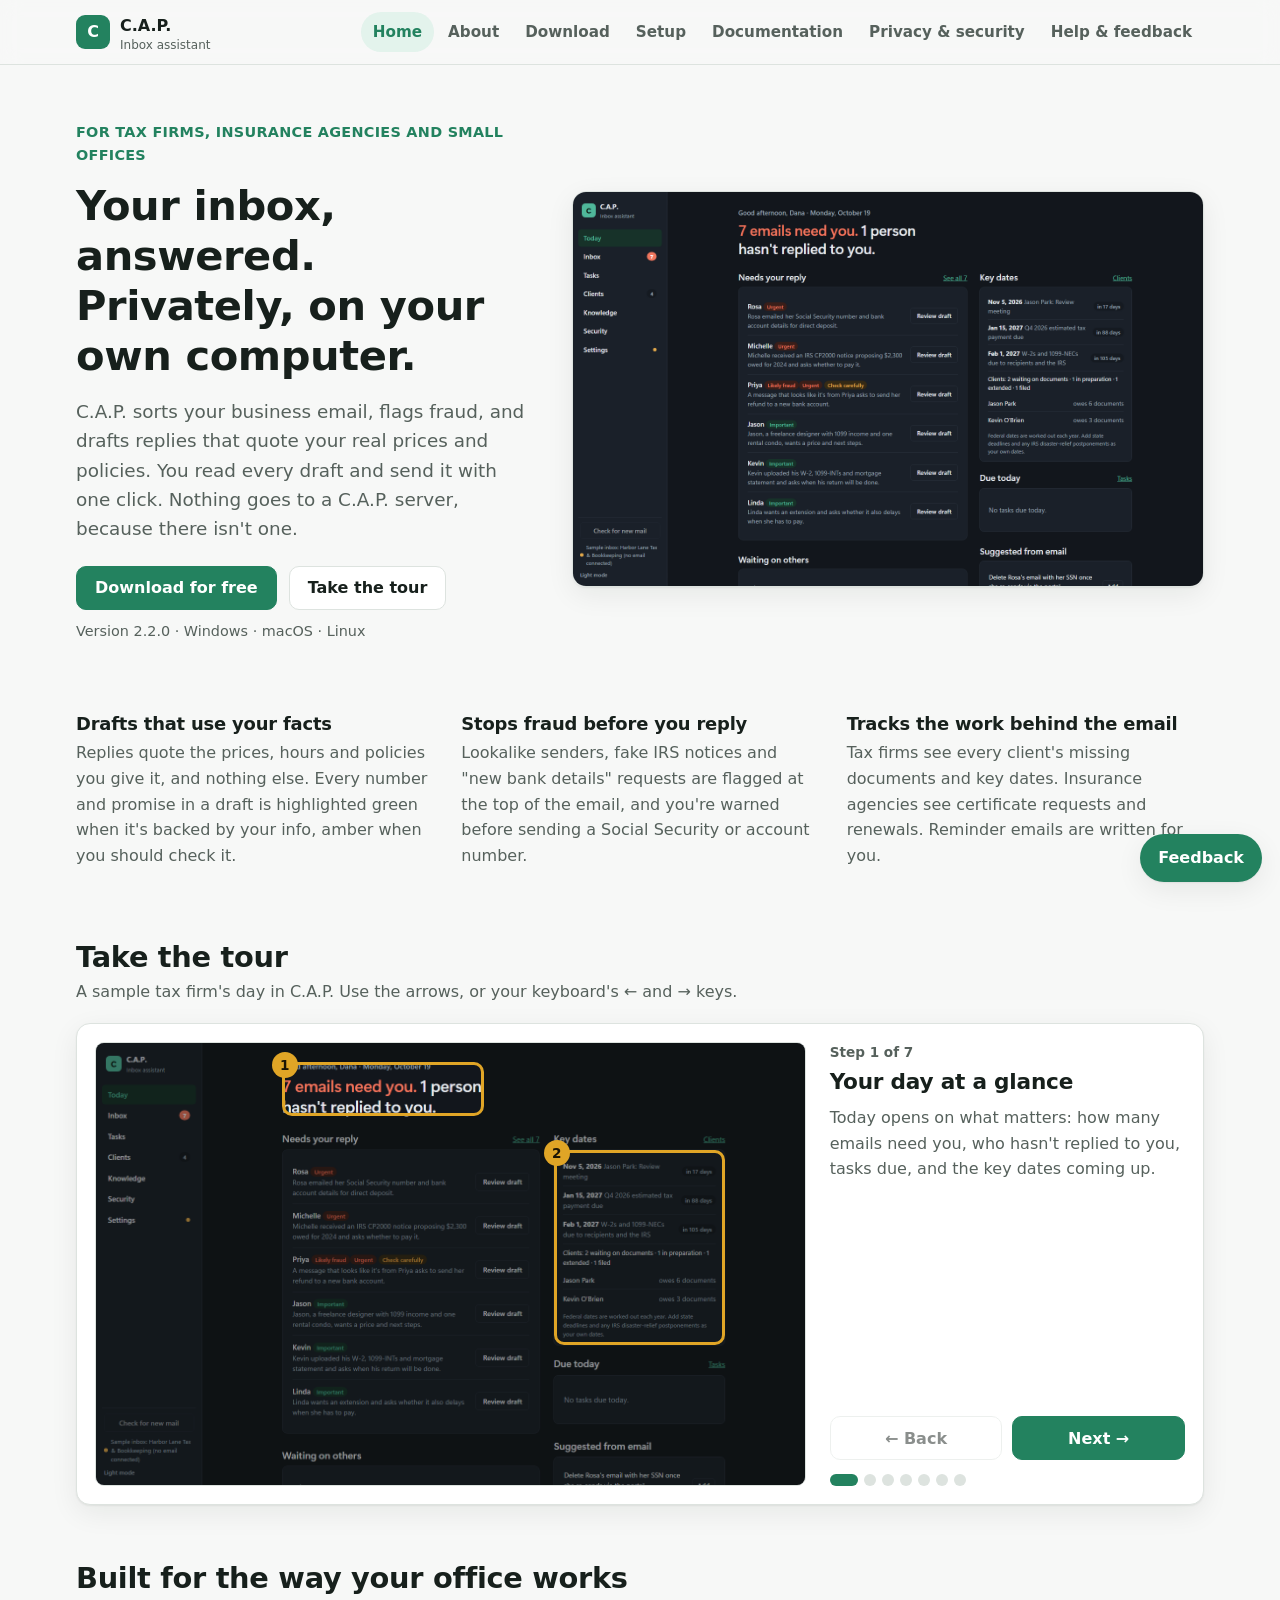
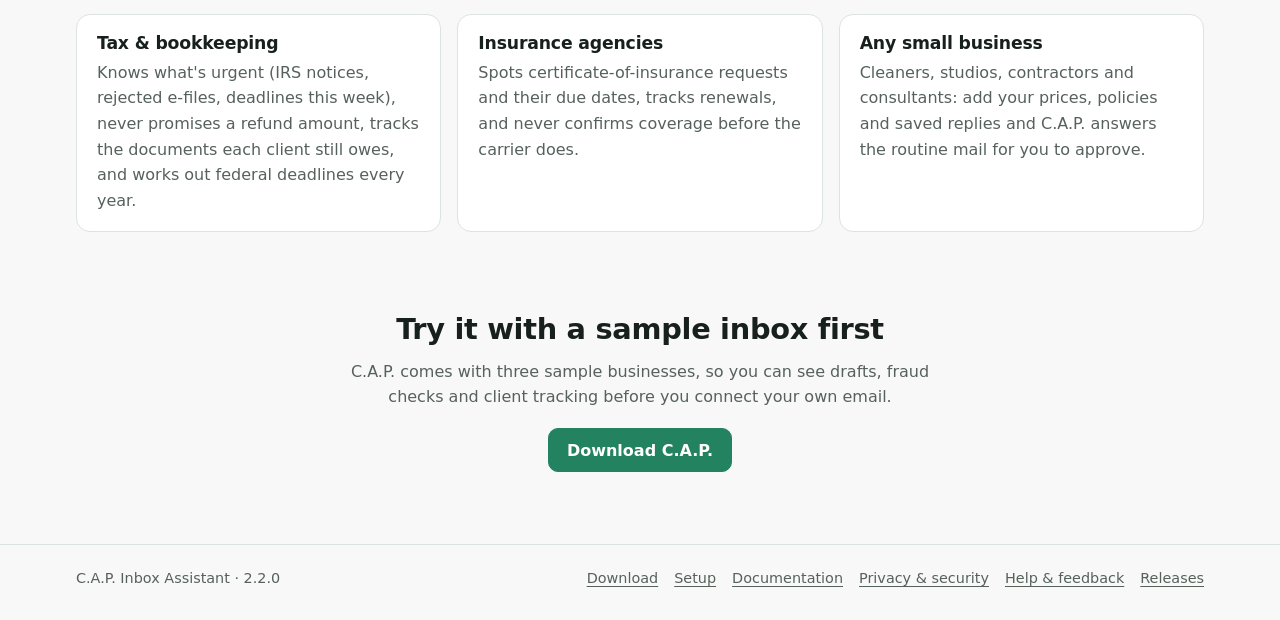
==== commit 9ad1dc1b: "Add a Documentation tab to the site Covers getting started, navigation, the daily workflow, every sc" ====
--- a/site/index.html
+++ b/site/index.html
@@ -7,7 +7,9 @@
 <meta name="description" content="C.A.P. sorts your business email and drafts replies from your own prices and policies, on your own computer. Free download for Windows, macOS and Linux.">
 <!-- The GitHub repository that hosts the releases, as owner/name. The download buttons read its latest release. -->
 <meta name="cap-repo" content="OWNER/REPO">
-<meta http-equiv="Content-Security-Policy" content="default-src 'self'; img-src 'self' data:; connect-src 'self' https://api.github.com; style-src 'self'; script-src 'self'; base-uri 'none'; form-action 'none'">
+<!-- GoatCounter site code (CODE.goatcounter.com) for cookie-free visit and download counts. Empty turns counting off. -->
+<meta name="goatcounter" content="cap-inbox">
+<meta http-equiv="Content-Security-Policy" content="default-src 'self'; img-src 'self' data: https://cap-inbox.goatcounter.com;connect-src 'self' https://api.github.com; style-src 'self'; script-src 'self'; base-uri 'none'; form-action 'none'">
 <meta name="referrer" content="no-referrer">
 <link rel="icon" href="assets/icon.svg" type="image/svg+xml">
 <link rel="stylesheet" href="styles.css">
@@ -22,6 +24,7 @@
       <a href="#about" data-tab="about">About</a>
       <a href="#download" data-tab="download">Download</a>
       <a href="#setup" data-tab="setup">Setup</a>
+      <a href="#docs" data-tab="docs">Documentation</a>
       <a href="#privacy" data-tab="privacy">Privacy &amp; security</a>
       <a href="#feedback" data-tab="feedback">Help &amp; feedback</a>
     </nav>
@@ -140,8 +143,10 @@
 
     <h2>Release notes</h2>
     <div class="notes">
-      <h3>Version <span data-version>2.2.0</span></h3>
+      <h3>Version <span data-version>2.2.2</span></h3>
       <ul>
+        <li>A Windows installer: Start menu entry, uninstall from Settings, no administrator password needed.</li>
+        <li>Fixes a Windows start-up error ("Failed to resolve Python.Runtime.Loader.Initialize") after unzipping the download with Extract All.</li>
         <li>Key dates never run out: federal deadlines are worked out every year, moved off weekends and holidays.</li>
         <li>Add your own dates for the whole firm, or on a client's timeline.</li>
         <li>Upload files button in Knowledge.</li>
@@ -202,11 +207,11 @@
     </div>
 
     <ol class="steps" data-setup-panel="windows">
-      <li><h3>Download</h3><p>Go to <a href="#download">Download</a> and save <code data-file="windows">CAP-windows-x64.zip</code>. Optional: check its checksum as shown there.</p></li>
-      <li><h3>Unzip it</h3><p>Open your Downloads folder, right-click the ZIP and choose <strong>Extract All…</strong>. Pick a lasting place, for example <code>Documents\CAP</code>, and click <strong>Extract</strong>. Don't run C.A.P. from inside the ZIP, and keep the <code>CAP</code> folder together: the app needs the <code>_internal</code> folder beside it.</p></li>
-      <li><h3>Open C.A.P.</h3><p>In the <code>CAP</code> folder, double-click <strong>CAP.exe</strong>.</p></li>
-      <li><h3>Get past the SmartScreen warning</h3><p>If you see "Windows protected your PC", click <strong>More info</strong>, then <strong>Run anyway</strong>. You only do this once.</p></li>
-      <li><h3>Keep it handy</h3><p>Right-click <strong>CAP.exe</strong> and choose <strong>Pin to Start</strong>, or <strong>Show more options → Send to → Desktop (create shortcut)</strong>.</p></li>
+      <li><h3>Download</h3><p>Go to <a href="#download">Download</a> and save <code data-file="windows">CAP-windows-x64-setup.exe</code>. Optional: check its checksum as shown there.</p></li>
+      <li><h3>Run the installer</h3><p>Open your Downloads folder and double-click the file. If you see "Windows protected your PC", click <strong>More info</strong>, then <strong>Run anyway</strong>. It installs just for you, so no administrator password is needed.</p></li>
+      <li><h3>Follow the setup</h3><p>Click <strong>Next</strong> through the setup, tick <strong>Create a desktop shortcut</strong> if you'd like one, and click <strong>Install</strong>, then <strong>Finish</strong> to open C.A.P.</p></li>
+      <li><h3>Open it any time</h3><p>Find <strong>C.A.P. Inbox Assistant</strong> in the Start menu. Right-click it and choose <strong>Pin to Start</strong> or <strong>Pin to taskbar</strong> to keep it handy.</p></li>
+      <li><h3>Prefer no installer?</h3><p>Download the portable ZIP instead, right-click it, choose <strong>Extract All…</strong> into a folder you own, such as <code>Documents\CAP</code>, and open <strong>CAP.exe</strong> in the <code>CAP</code> folder. Keep that folder together: the app needs the <code>_internal</code> folder beside it.</p></li>
     </ol>
 
     <ol class="steps" data-setup-panel="mac" hidden>
@@ -230,7 +235,7 @@
     </ol>
 
     <h2>Then, in C.A.P.</h2>
-    <p>The first time it opens, C.A.P. walks you through three steps. Here's what each one needs.</p>
+    <p>The first time it opens, C.A.P. walks you through three steps. Here's what each one needs. For everything after setup, see the <a href="#docs">Documentation</a>.</p>
     <ol class="steps cont">
       <li><h3>Try the sample inbox (optional)</h3><p>Choose a sample business (home cleaning, tax firm or insurance agency) and click <strong>Load sample inbox</strong> to see drafts, fraud flags and client tracking. Remove it any time in <strong>Settings</strong>; your own setup is kept.</p></li>
       <li><h3>Choose the AI that writes drafts</h3>
@@ -254,10 +259,10 @@
     </ol>
 
     <h2>Updating</h2>
-    <p>Download the new version and replace the old <code>CAP</code> folder (or CAP.app). Your email history, settings and clients are stored separately, so they carry over.</p>
+    <p>On Windows, run the new installer; it replaces the old version. With the portable ZIP, or on macOS and Linux, replace the old <code>CAP</code> folder (or CAP.app) with the new one. Your email history, settings and clients are stored separately, so they carry over.</p>
 
     <h2>Removing C.A.P.</h2>
-    <p>Delete the <code>CAP</code> folder or CAP.app. To remove your data too, delete C.A.P.'s data folder:</p>
+    <p>On Windows, open <strong>Settings → Apps → Installed apps</strong>, find <strong>C.A.P. Inbox Assistant</strong>, and choose <strong>Uninstall</strong>. With the portable ZIP, or on macOS and Linux, delete the <code>CAP</code> folder or CAP.app. To remove your data too, delete C.A.P.'s data folder:</p>
     <ul>
       <li>Windows: <code>%LOCALAPPDATA%\CAP</code> (paste it into File Explorer's address bar)</li>
       <li>macOS: <code>~/Library/Application Support/CAP</code></li>
@@ -267,6 +272,7 @@
 
     <h2>If something goes wrong</h2>
     <dl class="faq">
+      <dt>Windows: "Failed to resolve Python.Runtime.Loader.Initialize"</dt><dd>Windows blocked the files because they came from the internet. Version 2.2.1 and later fix this by themselves. On an older version, delete the extracted <code>CAP</code> folder, right-click the downloaded ZIP, choose <strong>Properties</strong>, tick <strong>Unblock</strong>, click <strong>OK</strong>, and extract it again.</dd>
       <dt>Nothing happens when I open it</dt><dd>Give it a few seconds the first time. On Windows, make sure you extracted the ZIP first and opened CAP.exe from the extracted folder.</dd>
       <dt>"Ollama isn't running"</dt><dd>Open the Ollama app (or run <code>ollama serve</code>), then click <strong>Test and use this model</strong> again.</dd>
       <dt>Email won't connect</dt><dd>Most providers need an app password, not your normal password, and two-step verification turned on to create one. C.A.P.'s connect screen links to the right page.</dd>
@@ -323,7 +329,8 @@
     </ul>
 
     <h2>This website</h2>
-    <p>This site uses no cookies, analytics or tracking, and loads no outside fonts or scripts. It's hosted on GitHub Pages, and the Download page asks GitHub for the latest release details, so GitHub sees your visit as described in <a href="https://docs.github.com/site-policy/privacy-policies/github-general-privacy-statement" rel="noopener noreferrer">GitHub's privacy statement</a>.</p>
+    <p>This site uses no cookies and loads no outside fonts or scripts. It's hosted on GitHub Pages, and the Download page asks GitHub for the latest release details, so GitHub sees your visit as described in <a href="https://docs.github.com/site-policy/privacy-policies/github-general-privacy-statement" rel="noopener noreferrer">GitHub's privacy statement</a>.</p>
+    <p>To know how many people visit and download, the site counts page views and download clicks with <a href="https://www.goatcounter.com/help/privacy" rel="noopener noreferrer">GoatCounter</a>, a privacy-friendly counter. Each count says which page was viewed, the site that linked here, and your browser's screen size. GoatCounter doesn't use cookies, doesn't store your IP address, and can't follow you to other sites. If your browser sends "Do Not Track", nothing is counted.</p>
     <p>The Help &amp; feedback form doesn't send anything itself. It opens GitHub with your words filled in, and nothing is posted until you post it there under your GitHub account. Posts in the C.A.P. community are public.</p>
 
     <h2>Honest limits</h2>
@@ -331,6 +338,330 @@
 
     <h2>Found a security problem?</h2>
     <p>Please tell us privately through <a data-security-link href="#privacy">GitHub's private vulnerability reporting</a> rather than a public issue.</p>
+  </div>
+</section>
+
+<!-- ============================== DOCUMENTATION ============================== -->
+<section id="tab-docs" class="tab" aria-labelledby="docs-title" hidden>
+  <div class="wrap docs">
+    <aside class="docs-side" aria-label="Documentation contents">
+      <label class="docs-search-label" for="docs-search">Search the documentation</label>
+      <input id="docs-search" type="search" placeholder="Search, e.g. snooze, PIN, renewals" autocomplete="off">
+      <p class="fine" id="docs-search-status" aria-live="polite"></p>
+      <details class="docs-toc" id="docs-toc" open>
+        <summary>Contents</summary>
+        <nav>
+          <a href="#docs-start">Getting started</a>
+          <a href="#docs-navigation">Finding your way around</a>
+          <a href="#docs-workflow">Your daily workflow</a>
+          <a href="#docs-today">Today</a>
+          <a href="#docs-inbox">Inbox</a>
+          <a href="#docs-drafts">Working with a draft</a>
+          <a href="#docs-tasks">Tasks</a>
+          <a href="#docs-clients">Clients (tax &amp; bookkeeping)</a>
+          <a href="#docs-policies">Policies (insurance)</a>
+          <a href="#docs-knowledge">Knowledge</a>
+          <a href="#docs-security">Security</a>
+          <a href="#docs-settings">Settings</a>
+          <a href="#docs-ai">Choosing an AI engine</a>
+          <a href="#docs-email">Connecting your email</a>
+          <a href="#docs-shortcuts">Keyboard shortcuts</a>
+          <a href="#docs-troubleshooting">Troubleshooting</a>
+        </nav>
+      </details>
+    </aside>
+
+    <div class="docs-body">
+      <h1 id="docs-title">Documentation</h1>
+      <p class="lede">Everything you need to know to use C.A.P. day to day: where things are, what each screen does, and how to get the most from it. To install it, see <a href="#setup">Setup</a>.</p>
+      <p class="docs-empty" id="docs-empty" hidden>Nothing matches that search. Try a shorter word, or <a href="#feedback">ask the community</a>.</p>
+
+      <section class="docs-sec" id="docs-start">
+        <h2>Getting started</h2>
+        <p>The first time C.A.P. opens, it shows <strong>Set up C.A.P. in three steps</strong>:</p>
+        <ol>
+          <li><strong>Choose the AI that writes drafts.</strong> If Ollama is installed and running, C.A.P. finds it and lists your models; pick one and click <strong>Use this model</strong>. Otherwise you can use a cloud AI key later in Settings. See <a href="#docs-ai">Choosing an AI engine</a>.</li>
+          <li><strong>Connect your email, or try the sample inbox.</strong> Type your email address and click <strong>Continue</strong>, and C.A.P. shows the steps for your provider. Or pick a sample business and click <strong>Load sample inbox</strong> to explore first.</li>
+          <li><strong>Tell it about you and your business.</strong> Your name, business name and what you offer, with typical prices. Click <strong>Save</strong>. You can add much more later in <a href="#docs-knowledge">Knowledge</a>.</li>
+        </ol>
+        <h3>Try the sample inbox first</h3>
+        <p>There are three fictional businesses: a home cleaning business, a tax &amp; bookkeeping firm and an insurance agency. Each comes with real-looking emails, ready-made drafts, fraud examples and tracked clients or policies. Sample emails are marked <span class="tag">Sample</span>, and "sending" one doesn't email anyone.</p>
+        <p>While a sample is loaded, its business details stand in for yours. Remove it any time with <strong>Remove samples</strong> (in the Inbox or in Settings → Inbox); your own profile, signature and saved replies come back.</p>
+      </section>
+
+      <section class="docs-sec" id="docs-navigation">
+        <h2>Finding your way around</h2>
+        <p>The sidebar on the left takes you to each screen. A number next to a name shows how many things are waiting there.</p>
+        <table class="grid-table">
+          <thead><tr><th scope="col">Screen</th><th scope="col">What it's for</th></tr></thead>
+          <tbody>
+            <tr><th scope="row">Today</th><td>Your day at a glance: who needs a reply, who hasn't answered you, key dates, tasks due and your calendar.</td></tr>
+            <tr><th scope="row">Inbox</th><td>Read email and review, edit and send the drafted replies.</td></tr>
+            <tr><th scope="row">Tasks</th><td>Your to-do list, including tasks pulled from email.</td></tr>
+            <tr><th scope="row">Clients <span class="fine">or</span> Policies</th><td>Appears once you choose an industry: client returns for tax firms, or certificates and renewals for insurance agencies.</td></tr>
+            <tr><th scope="row">Knowledge</th><td>The facts drafts are allowed to use: business profile, saved replies, files and notes.</td></tr>
+            <tr><th scope="row">Security</th><td>Your protection score, app lock, fraud and sensitive-number warnings, and the audit log.</td></tr>
+            <tr><th scope="row">Settings</th><td>Email account, your name and signature, industry, AI engine, calendar, inbox options and your data.</td></tr>
+          </tbody>
+        </table>
+        <p>At the bottom of the sidebar: <strong>Check for new mail</strong> fetches mail now and shows progress; <strong>Light mode</strong> / <strong>Dark mode</strong> switches the theme; and, once app lock is on, <strong>Lock now</strong> locks C.A.P. straight away. A line there also shows which email account is connected, or that a sample inbox is loaded.</p>
+        <p>Press <span class="kbd">?</span> any time to see the <a href="#docs-shortcuts">keyboard shortcuts</a>.</p>
+      </section>
+
+      <section class="docs-sec" id="docs-workflow">
+        <h2>Your daily workflow</h2>
+        <p>Here's how mail moves through C.A.P., and what's left for you to do:</p>
+        <ol class="flow">
+          <li><strong>Mail arrives</strong><span>C.A.P. checks your mailbox every 10 minutes (you can change this), or when you click Check for new mail. It reads mail without marking it as read.</span></li>
+          <li><strong>It's sorted</strong><span>Each email gets a quick look: needs a reply, or FYI (newsletters, receipts, notifications). Urgent mail, likely fraud and emails holding sensitive numbers are labelled.</span></li>
+          <li><strong>Replies are drafted</strong><span>Urgent mail first, using only your Knowledge. If you open an email that hasn't been drafted yet, it jumps the queue.</span></li>
+          <li><strong>You review</strong><span>Read the draft, check any amber facts, change the tone or wording, and add details.</span></li>
+          <li><strong>You decide</strong><span>Send it, snooze the email, turn it into a task, mark it Done, or delete it. Nothing happens without your click.</span></li>
+          <li><strong>C.A.P. follows up</strong><span>If you ticked "Remind me if no answer", the email comes back on Today when they go quiet, with a one-click nudge.</span></li>
+        </ol>
+        <h3>A typical morning</h3>
+        <ol>
+          <li>Open <strong>Today</strong> and read the headline: how many emails need you and who hasn't replied.</li>
+          <li>Under <strong>Needs your reply</strong>, click <strong>Review draft</strong> on the first email. Urgent and fraud-flagged mail is at the top.</li>
+          <li>Check the draft, then <strong>Send reply</strong> (or <span class="kbd">Ctrl</span> + <span class="kbd">Enter</span>). C.A.P. moves to the next email.</li>
+          <li>Back on Today, use <strong>Draft a nudge</strong> for anyone under <strong>Waiting on others</strong>.</li>
+          <li>Add any <strong>Suggested from email</strong> tasks you want to keep, and tick off what's <strong>Due today</strong>.</li>
+          <li>Tax firms and agencies: glance at <strong>Key dates</strong> or <strong>Coming up</strong> for deadlines, missing documents and renewals.</li>
+        </ol>
+      </section>
+
+      <section class="docs-sec" id="docs-today">
+        <h2>Today</h2>
+        <p>The headline tells you how many emails need you, how many people haven't replied, and the time C.A.P. saved you this week. Below it:</p>
+        <ul>
+          <li><strong>Needs your reply:</strong> the emails waiting on you, most important first, each with a one-line summary and a <strong>Review draft</strong> button. <strong>See all</strong> opens the Inbox.</li>
+          <li><strong>Waiting on others:</strong> replies you sent with "Remind me if no answer" ticked that haven't been answered. <strong>Draft a nudge</strong> writes a polite follow-up for you to review; <strong>Dismiss</strong> stops tracking it.</li>
+          <li><strong>Key dates</strong> (tax firms) or <strong>Coming up</strong> (insurance agencies): upcoming deadlines, clients still owing documents, certificates due this week and renewals in the next 60 days.</li>
+          <li><strong>Due today:</strong> tasks due today; tick to complete.</li>
+          <li><strong>Suggested from email:</strong> to-dos C.A.P. spotted in your mail. Click <strong>Add</strong> to put one on your task list.</li>
+          <li><strong>Calendar:</strong> today's events, once Google Calendar is connected.</li>
+        </ul>
+        <p>C.A.P. also shows how many of your recent drafts went out with little or no editing, so you can see how well it's learning.</p>
+      </section>
+
+      <section class="docs-sec" id="docs-inbox">
+        <h2>Inbox</h2>
+        <p>The list is on the left and the selected email is on the right. Use the filter box to find mail by sender or subject.</p>
+        <h3>Tabs</h3>
+        <ul>
+          <li><strong>Needs reply:</strong> emails with a draft waiting for you.</li>
+          <li><strong>FYI:</strong> newsletters, receipts and notifications from the last 14 days, so you can check nothing was misfiled. If one does need an answer, open it and click <strong>Draft a reply anyway</strong>.</li>
+          <li><strong>Snoozed:</strong> emails you've put off; they come back by themselves at the time you chose. <strong>Bring it back now</strong> returns one early.</li>
+          <li><strong>Sent:</strong> your replies. <span class="tag">Tracking reply</span> means C.A.P. will remind you if there's no answer.</li>
+          <li><strong>Failed:</strong> appears only if a draft couldn't be written. Open the email and click <strong>Try again</strong>.</li>
+        </ul>
+        <h3>Labels on emails</h3>
+        <table class="grid-table">
+          <tbody>
+            <tr><th scope="row"><span class="tag bad">Urgent</span> <span class="tag ok">Important</span></th><td>How soon it needs you. For tax firms, IRS notices and near deadlines are urgent; for agencies, claims and certificate deadlines.</td></tr>
+            <tr><th scope="row"><span class="tag bad">Likely fraud</span> <span class="tag bad">Possible fraud</span></th><td>Signs of impersonation, such as a look-alike sender address, a fake IRS email or a request to change bank details. Open it to see why.</td></tr>
+            <tr><th scope="row"><span class="tag warn">Sensitive</span></th><td>The email contains a Social Security, account, card or license number.</td></tr>
+            <tr><th scope="row"><span class="tag warn">Check carefully</span></th><td>The AI wasn't confident about its draft. The reason is shown above the draft.</td></tr>
+            <tr><th scope="row"><span class="tag">Writing draft…</span> <span class="tag bad">Draft failed</span></th><td>The draft is being written, or couldn't be written.</td></tr>
+          </tbody>
+        </table>
+        <h3>Reading an email</h3>
+        <ul>
+          <li>A short <strong>summary</strong> sits at the top; the full text is under <strong>Original message</strong>.</li>
+          <li>A <strong>fraud warning</strong> lists what looked wrong and what to do. <strong>Add a "verify by phone" task</strong> reminds you to call the sender on a number you already have before acting.</li>
+          <li>A <strong>sensitive information</strong> notice shows the number masked, reminds you not to repeat it in your reply, and suggests deleting the email once it's saved securely.</li>
+          <li>Tax firms and agencies see a green bar when the sender is a tracked client, with offers such as <strong>Mark received</strong> when they say they've sent documents, or <strong>Track this client's return</strong> for someone new.</li>
+        </ul>
+        <h3>After you reply</h3>
+        <ul>
+          <li><strong>Send reply</strong> sends it from your own email account. Tick <strong>Remind me if no answer</strong> (ticked for you when your reply asks a question) to get a reminder on Today after 3 days, or the delay you set in Settings.</li>
+          <li><strong>Snooze…</strong> hides the email until <em>later today</em>, <em>tomorrow morning</em>, <em>next Monday</em> or <em>in a week</em>.</li>
+          <li><strong>Add task</strong> turns the email into a task linked back to it.</li>
+          <li><strong>Done</strong> (<span class="kbd">E</span>) files the email without replying and archives it in your mailbox.</li>
+          <li><strong>Delete</strong> moves it to your mailbox's Trash. Click twice to confirm.</li>
+        </ul>
+      </section>
+
+      <section class="docs-sec" id="docs-drafts">
+        <h2>Working with a draft</h2>
+        <p>Every draft is yours to edit. It's written from the email, your <a href="#docs-knowledge">Knowledge</a> and your signature, and it never invents prices, policies, dates or availability.</p>
+        <ul>
+          <li><strong>Quick replies:</strong> the buttons above the draft are short answers C.A.P. thinks fit, such as "Yes, Thursday works". Click one to rewrite the draft around it.</li>
+          <li><strong>Tone:</strong> <strong>Professional</strong>, <strong>Friendly</strong> or <strong>Concise</strong> rewrites the draft in that tone. Set the default in Settings → You.</li>
+          <li><strong>Insert saved reply…</strong> drops one of your saved replies in, filling in the client's first name, your name, your business name and your booking link. Check the details before sending.</li>
+          <li><strong>Save as saved reply</strong> keeps a good draft for next time.</li>
+          <li><strong>Tell the AI what to change:</strong> type an instruction such as "offer Thursday instead and mention the 10% repeat discount", then press <span class="kbd">Enter</span> or click <strong>Rewrite</strong>. <span class="kbd">R</span> jumps to this box.</li>
+          <li><strong>Tasks from this email:</strong> to-dos the email asks of you, each with <strong>Add task</strong>.</li>
+        </ul>
+        <h3>Fact highlighting</h3>
+        <p>Prices, dates, times, percentages, links and promises (refund, discount, free, guarantee) in the draft are highlighted as you type:</p>
+        <ul>
+          <li><span class="tag ok">Green</span> was found in the email, your business profile, files, saved replies or signature. The legend under the draft says where.</li>
+          <li><span class="tag warn">Amber</span> isn't in any of them, so check it before sending. Click an amber item in the legend to jump to it.</li>
+        </ul>
+        <h3>Two safety checks when you send</h3>
+        <ul>
+          <li><strong>Sensitive number in this reply:</strong> if your reply contains a Social Security, account or card number, C.A.P. stops and asks. Choose <strong>Edit reply</strong> to remove it (and point the client to your secure portal or a phone call), or <strong>Send anyway</strong> if you're sure.</li>
+          <li><strong>Teach C.A.P. from your edit?</strong> If you changed a fact before sending, for example a price from $240 to $260, C.A.P. offers to update your business profile so future drafts get it right. If you rewrote most of the draft, it offers to save your version as a saved reply. Click <strong>Not now</strong> to skip.</li>
+        </ul>
+      </section>
+
+      <section class="docs-sec" id="docs-tasks">
+        <h2>Tasks</h2>
+        <ul>
+          <li>Type a task, optionally choose a due date and time and a priority (<em>Normal</em>, <em>High</em> or <em>Low</em>), and click <strong>Add task</strong>. High-priority tasks show in bold.</li>
+          <li>Tick <strong>Also add to calendar</strong> to put a task with a time on your Google Calendar (once it's connected).</li>
+          <li>Tasks made from an email have a <strong>from email</strong> link back to it.</li>
+          <li>Tick a task to complete it; <strong>Clear completed</strong> removes finished ones.</li>
+          <li><strong>Next 7 days</strong> on the right shows your calendar for the week.</li>
+        </ul>
+      </section>
+
+      <section class="docs-sec" id="docs-clients">
+        <h2>Clients (tax &amp; bookkeeping)</h2>
+        <p>Choose <strong>Tax &amp; bookkeeping</strong> in Settings → Your industry and a <strong>Clients</strong> screen appears in the sidebar. It tracks each client's return and the documents they still owe you.</p>
+        <h3>Adding a client</h3>
+        <p>Click <strong>Add client</strong>, or open a client's email and choose <strong>Track this client's return</strong>. Fill in their name and email, status, an optional due date, the return type and tax year, and tick the documents they need to send. W-2, 1099-INT, 1098 mortgage interest, prior-year return and photo ID are ticked to start.</p>
+        <h3>Statuses</h3>
+        <p><em>Waiting on documents</em> → <em>In preparation</em> → <em>Ready to sign</em> → <em>Filed</em>, or <em>Extended</em>. Change a status from the menu on the client's card. Use the tabs above the list to see open clients, one status, or all.</p>
+        <h3>Documents</h3>
+        <ul>
+          <li>Click a document on the card to mark it received (click again to undo). The bar shows progress.</li>
+          <li>When a client emails to say they've sent documents, C.A.P. offers <strong>Mark received</strong> right in the email.</li>
+          <li>Once everything's in, the client moves to <em>In preparation</em> by itself.</li>
+          <li><strong>Reminder for N missing documents</strong> writes an email listing exactly what's missing and pointing to your secure portal. Copy it or open it in your email app.</li>
+        </ul>
+        <h3>Key dates and timelines</h3>
+        <ul>
+          <li><strong>Federal deadlines</strong> (estimated taxes, W-2s and 1099s, business and individual returns, extensions) are worked out every year and moved off weekends and holidays the way the IRS does.</li>
+          <li><strong>Your dates:</strong> click <strong>Add date</strong> for state deadlines, office closures or anything else. Tick <strong>Repeats every year</strong> for yearly dates.</li>
+          <li><strong>Client timeline:</strong> each card lists the return's due date and any dates you add for that client (choose the client under "For").</li>
+          <li>Dates in the next 120 days show under Key dates on this screen and on Today, with a countdown.</li>
+        </ul>
+      </section>
+
+      <section class="docs-sec" id="docs-policies">
+        <h2>Policies (insurance)</h2>
+        <p>Choose <strong>Insurance agency</strong> in Settings → Your industry and a <strong>Policies</strong> screen appears, with two lists.</p>
+        <ul>
+          <li><strong>Certificate requests:</strong> who asked, the certificate holder, whether they want to be listed as additional insured, and the due date. Statuses: <em>Requested</em>, <em>Checking with carrier</em>, <em>Issued</em>. When an email asks for a certificate, C.A.P. offers <strong>Track this certificate request</strong> and fills in the holder and due date it found.</li>
+          <li><strong>Renewals:</strong> the client, policy, carrier, renewal date and premium change. Statuses: <em>Upcoming</em>, <em>Re-shopping</em>, <em>Renewed</em>, <em>Lost</em>. <strong>Check-in email</strong> writes a note to the client before renewal.</li>
+        </ul>
+        <p>On Today, <strong>Coming up</strong> lists certificates due within a week and renewals within 60 days.</p>
+      </section>
+
+      <section class="docs-sec" id="docs-knowledge">
+        <h2>Knowledge</h2>
+        <p>Knowledge is everything drafts are allowed to use. If a fact isn't here or in the email, the draft won't promise it. It has four tabs.</p>
+        <h3>Business profile</h3>
+        <p>Fill in as much as you can, then click <strong>Save profile</strong>:</p>
+        <ul class="cols-list">
+          <li>Business name</li><li>What you do / who you serve</li><li>Services &amp; prices</li><li>Hours, location, service area</li>
+          <li>Policies (booking, cancellation, refunds, payment)</li><li>Booking / payment / website links</li><li>Common questions &amp; your answers</li><li>Never promise or say</li>
+        </ul>
+        <p>"Never promise or say" is your safety list, for example "Never promise a refund amount" or "Don't confirm coverage before the carrier does". The industry starter kits fill it in for you if it's empty.</p>
+        <h3>Saved replies</h3>
+        <p>Answers you send often. Click <strong>New saved reply</strong>, give it a name and write the text. These placeholders are filled in when you insert it: <code>{first_name}</code>, <code>{my_name}</code>, <code>{business_name}</code> and <code>{booking_link}</code>. The AI also borrows their wording for similar emails. <strong>Industry starter kits</strong> adds 14 ready-made replies for tax firms or insurance agencies.</p>
+        <h3>Files &amp; notes</h3>
+        <ul>
+          <li><strong>Upload files</strong> (or drag them in): price lists, FAQs, menus and policies as PDF, Word, Excel, PowerPoint or text, up to 25 MB each. The relevant passages are used in drafts.</li>
+          <li><strong>New note</strong> for quick facts that don't fit the profile, like a parking note or a supplier's name.</li>
+        </ul>
+        <h3>Ask</h3>
+        <p>Ask a question about your own business, such as "What's our cancellation policy for same-week bookings?". The answer comes only from your profile, files and notes, and lists its sources. It's a quick way to check what your drafts will say.</p>
+      </section>
+
+      <section class="docs-sec" id="docs-security">
+        <h2>Security</h2>
+        <p>The Security screen shows a score out of 100 based on how many protections are on, lists anything that <strong>Needs your attention</strong> (such as fraud attempts and emails holding Social Security numbers), and lets you turn each protection on.</p>
+        <h3>Protections</h3>
+        <ul>
+          <li><strong>Client email stays private from AI companies:</strong> on when drafting runs on your computer. With a cloud AI, tick <strong>Mask SSNs and account numbers before any cloud AI</strong>.</li>
+          <li><strong>App lock:</strong> click <strong>Turn on app lock</strong>, choose a PIN (4 to 32 characters) and save the <strong>recovery code</strong> it shows somewhere safe, away from the computer. C.A.P. then asks for the PIN when it opens and after you've been away. Choose <em>Lock after 5, 10, 15, 30 or 60 min away</em>, <strong>Change PIN</strong> or <strong>Turn off</strong>. After 5 wrong PINs it waits before letting anyone try again.</li>
+          <li><strong>Passwords and keys in the Windows vault:</strong> your email password and AI key are kept in Windows Credential Manager (macOS Keychain or the Linux keyring on those systems).</li>
+          <li><strong>Old email text is disposed of:</strong> choose to keep email text until you delete it, or for 30 days, 90 days, 6 months, 1 year or 2 years after it's handled.</li>
+          <li><strong>Numbers masked in handled emails:</strong> replaces full Social Security and account numbers in emails you've finished with.</li>
+          <li><strong>Fraud &amp; impersonation shield</strong> and <strong>Sensitive-number guard:</strong> always on; see <a href="#docs-inbox">Inbox</a>.</li>
+          <li><strong>Audit log:</strong> sends, deletions, exports and security changes are recorded. <strong>Download audit log</strong> saves it as a spreadsheet.</li>
+          <li><strong>Disk encryption:</strong> C.A.P. can't check this itself. Turn on BitLocker or Device Encryption in Windows Settings, then tick to confirm.</li>
+          <li><strong>Industry safety rules:</strong> on once you choose your industry.</li>
+        </ul>
+        <p><strong>Summary for your security plan</strong> writes a plain description of how C.A.P. handles client data, ready to paste into your written information security plan.</p>
+      </section>
+
+      <section class="docs-sec" id="docs-settings">
+        <h2>Settings</h2>
+        <p>The top of Settings shows the folder where everything is stored on your computer.</p>
+        <ul>
+          <li><strong>Email account:</strong> connect or <strong>Disconnect</strong> your mailbox. See <a href="#docs-email">Connecting your email</a>.</li>
+          <li><strong>You:</strong> your name, default tone and <strong>signature</strong> (added to every draft exactly as written). <strong>Learn my style</strong> reads your recent sent mail (at least 3 emails) to match your usual greeting, sign-off and length.</li>
+          <li><strong>Your industry:</strong> General small business, Tax &amp; bookkeeping or Insurance agency. It changes what counts as urgent and what drafts must never promise, adds the Clients or Policies screen, and offers <strong>Add starter kit</strong>: 14 saved replies, safety rules and a document checklist. Nothing you've written is changed.</li>
+          <li><strong>AI engine:</strong> <strong>On this computer (Ollama)</strong> or <strong>Cloud, with your API key</strong>. Pick a model and click <strong>Test and use this model</strong>. <strong>Extra quality check on each draft</strong> has the AI review its own work, which takes about twice as long on local models.</li>
+          <li><strong>Google Calendar (optional):</strong> shows today's events and lets drafts avoid times you're already booked. Follow the steps shown to add your Google sign-in file, then <strong>Connect Google</strong>.</li>
+          <li><strong>Inbox:</strong> how often to check for new mail (<em>only when I click</em>, or every 5, 10, 15, 30 or 60 minutes); when to write drafts (<em>right after sorting, urgent first</em>, or <em>only when I open an email</em>, fastest on slow computers); and after how many days to remind you about unanswered replies (1 to 14).</li>
+          <li><strong>Sample inbox for demos:</strong> load, switch or remove a sample business.</li>
+          <li><strong>Your data:</strong> <strong>Export my data (JSON)</strong> saves everything except passwords and keys; <strong>Summary for your security plan</strong>; and <strong>Delete email history</strong> removes stored email text from C.A.P. Your mailbox itself isn't touched.</li>
+        </ul>
+      </section>
+
+      <section class="docs-sec" id="docs-ai">
+        <h2>Choosing an AI engine</h2>
+        <table class="grid-table">
+          <thead><tr><th scope="col"></th><th scope="col">On this computer (Ollama)</th><th scope="col">Cloud, with your API key</th></tr></thead>
+          <tbody>
+            <tr><th scope="row">Privacy</th><td>Email never leaves your computer</td><td>The text needed for each draft goes to that provider</td></tr>
+            <tr><th scope="row">Cost</th><td>Free</td><td>Pay-as-you-go with the provider</td></tr>
+            <tr><th scope="row">Speed</th><td>Depends on your computer</td><td>Fast on any computer</td></tr>
+            <tr><th scope="row">Setup</th><td>Install Ollama and download a model</td><td>Paste a key from OpenAI, Anthropic, Google Gemini, Groq or OpenRouter</td></tr>
+          </tbody>
+        </table>
+        <p>For a local model, pick one that fits your computer's memory. Settings → AI engine → <strong>Recommended models</strong> lists them with the command to download each. For example <code>ollama pull qwen3.5:4b</code> for 8 GB of memory, or <code>ollama pull qwen3.5:9b</code> for 12 GB or more. After downloading, click <strong>Test and use this model</strong>.</p>
+        <p>Cloud keys are kept in Windows Credential Manager. <strong>Remove saved key</strong> deletes yours.</p>
+      </section>
+
+      <section class="docs-sec" id="docs-email">
+        <h2>Connecting your email</h2>
+        <p>Type your address in setup or Settings → Email account and click <strong>Continue</strong>. C.A.P. picks the right way to connect and shows the steps.</p>
+        <table class="grid-table">
+          <thead><tr><th scope="col">Your email</th><th scope="col">What you do</th></tr></thead>
+          <tbody>
+            <tr><td>Gmail and Google Workspace, Yahoo, iCloud, AOL, Zoho, Fastmail</td><td>Create an <strong>app password</strong> in your account's security settings (two-step verification must be on) and paste it in. C.A.P. links to the right page. About 2 minutes.</td></tr>
+            <tr><td>Your own domain</td><td>Enter your email password or app password. The server names are filled in as <code>mail.yourdomain.com</code> and can be changed.</td></tr>
+            <tr><td>Outlook.com, Hotmail, Microsoft 365</td><td>Sign in with Microsoft. Coming in a later release.</td></tr>
+          </tbody>
+        </table>
+        <p>C.A.P. only changes your mailbox when you ask: it reads mail without marking it as read, <strong>Done</strong> archives, and <strong>Delete</strong> moves mail to Trash.</p>
+      </section>
+
+      <section class="docs-sec" id="docs-shortcuts">
+        <h2>Keyboard shortcuts</h2>
+        <table class="grid-table">
+          <tbody>
+            <tr><th scope="row"><span class="kbd">1</span> to <span class="kbd">7</span></th><td>Today, Inbox, Tasks, Clients/Policies, Knowledge, Security, Settings</td></tr>
+            <tr><th scope="row"><span class="kbd">J</span> / <span class="kbd">K</span></th><td>Next / previous email in the Inbox</td></tr>
+            <tr><th scope="row"><span class="kbd">R</span></th><td>Tell the AI what to change in the draft</td></tr>
+            <tr><th scope="row"><span class="kbd">E</span></th><td>Done (archive without replying)</td></tr>
+            <tr><th scope="row"><span class="kbd">Ctrl</span> + <span class="kbd">Enter</span></th><td>Send reply</td></tr>
+            <tr><th scope="row"><span class="kbd">?</span></th><td>Show these shortcuts in the app</td></tr>
+          </tbody>
+        </table>
+      </section>
+
+      <section class="docs-sec" id="docs-troubleshooting">
+        <h2>Troubleshooting</h2>
+        <dl class="faq">
+          <dt>A draft says "Draft failed"</dt><dd>Usually the AI engine wasn't reachable. Make sure Ollama is running (or your cloud key is valid in Settings → AI engine), then open the email and click <strong>Try again</strong>.</dd>
+          <dt>"Ollama isn't running"</dt><dd>Open the Ollama app, or run <code>ollama serve</code>, then click <strong>Test and use this model</strong>. If it says no models are installed, download one as shown in <a href="#docs-ai">Choosing an AI engine</a>.</dd>
+          <dt>Drafts are slow</dt><dd>Choose a smaller model, set Settings → Inbox → Write drafts to <em>Only when I open an email</em>, turn off the extra quality check, or use a cloud key.</dd>
+          <dt>An email that needs an answer went to FYI</dt><dd>Open it under the FYI tab and click <strong>Draft a reply anyway</strong>.</dd>
+          <dt>A draft got a fact wrong</dt><dd>Fix it before sending; C.A.P. offers to update your profile so it's right next time. Also check the fact is in Knowledge, and add anything you never want promised to "Never promise or say".</dd>
+          <dt>I forgot my PIN</dt><dd>On the lock screen, click <strong>Forgot your PIN? Use your recovery code</strong> and enter the code you saved. App lock turns off; set a new PIN in Security.</dd>
+          <dt>Email won't connect</dt><dd>Most providers need an app password, not your normal password, and two-step verification on to create one. Check the address and server names, then try again.</dd>
+          <dt>Where is my data?</dt><dd>On your computer only, in the folder shown at the top of Settings. Use <strong>Export my data</strong> for a copy.</dd>
+        </dl>
+        <p>Installation problems are covered in <a href="#setup">Setup</a>. Still stuck? <a href="#feedback">Ask in Help &amp; feedback</a>.</p>
+      </section>
+    </div>
   </div>
 </section>
 
@@ -390,7 +721,7 @@
 <footer class="foot">
   <div class="wrap foot-row">
     <span>C.A.P. Inbox Assistant · <span data-version>2.2.0</span></span>
-    <nav aria-label="Footer"><a href="#download">Download</a><a href="#setup">Setup</a><a href="#privacy">Privacy &amp; security</a><a href="#feedback">Help &amp; feedback</a><a data-releases-link href="#download">Releases</a></nav>
+    <nav aria-label="Footer"><a href="#download">Download</a><a href="#setup">Setup</a><a href="#docs">Documentation</a><a href="#privacy">Privacy &amp; security</a><a href="#feedback">Help &amp; feedback</a><a data-releases-link href="#download">Releases</a></nav>
   </div>
 </footer>
 <script src="site.js"></script>
--- a/site/styles.css
+++ b/site/styles.css
@@ -160,6 +160,8 @@
 .dl-item.yours { border-color: var(--accent); box-shadow: 0 0 0 1px var(--accent); }
 .dl-item h3 { margin: 0; display: flex; gap: 8px; align-items: center; flex-wrap: wrap; }
 .dl-item .meta { color: var(--muted); font-size: .9rem; margin: 0; overflow-wrap: anywhere; }
+.dl-item .meta.alt { grid-column: 1 / -1; font-size: .85rem; }
+.dl-item .meta.alt code { font-size: .75rem; }
 .dl-item .sum { grid-column: 1 / -1; display: flex; gap: 8px; align-items: center; min-width: 0; }
 .dl-item .sum code { font-size: .78rem; flex: 1; min-width: 0; overflow-wrap: anywhere; }
 .pill { font-size: .75rem; font-weight: 700; padding: 2px 8px; border-radius: 999px; background: var(--accent-soft); color: var(--accent); }
@@ -212,3 +214,38 @@
 .fb-fab:hover { filter: brightness(1.07); }
 @media (max-width: 560px) { .fb-kinds, .fb-row { grid-template-columns: 1fr; } .fb-fab { right: 12px; bottom: 12px; } }
 @media print { .fb-fab { display: none; } }
+
+/* Documentation */
+.docs { display: grid; grid-template-columns: 250px minmax(0, 1fr); gap: 40px; padding-top: 40px; padding-bottom: 56px; align-items: start; }
+.docs-side { position: sticky; top: 84px; max-height: calc(100vh - 100px); overflow-y: auto; display: grid; gap: 8px; }
+.docs-search-label { font-weight: 700; font-size: .9rem; }
+.docs-side input { width: 100%; font: 1rem var(--font); color: var(--ink); background: var(--surface); border: 1px solid var(--line);
+                   border-radius: var(--radius-sm); padding: 9px 12px; min-height: 42px; }
+.docs-side .fine { margin: 0; min-height: 1.2em; }
+.docs-toc summary { font-weight: 700; cursor: pointer; padding: 4px 0; }
+.docs-toc nav { display: grid; gap: 2px; margin-top: 6px; }
+.docs-toc a { color: var(--muted); text-decoration: none; padding: 5px 10px; border-radius: 8px; font-size: .94rem; }
+.docs-toc a:hover { color: var(--ink); background: var(--sunk); }
+.docs-body { min-width: 0; max-width: 780px; }
+.docs-body h1 { margin-bottom: 10px; }
+.docs-sec { scroll-margin-top: 84px; padding-bottom: 8px; border-bottom: 1px solid var(--line); }
+.docs-sec:last-of-type { border-bottom: 0; }
+.docs-sec h2 { margin-top: 36px; }
+.docs-sec h3 { margin: 22px 0 6px; font-size: 1.05rem; }
+.docs-sec li { margin-bottom: 6px; }
+.docs-sec ul, .docs-sec ol { padding-left: 22px; }
+.docs-sec .flow { padding-left: 0; }
+.docs-empty { background: var(--sunk); border-radius: var(--radius-sm); padding: 12px 14px; }
+.cols-list { columns: 2; column-gap: 28px; }
+@media (max-width: 560px) { .cols-list { columns: 1; } }
+.kbd { display: inline-block; min-width: 1.6em; text-align: center; padding: 1px 6px; border: 1px solid var(--line); border-bottom-width: 2px;
+       border-radius: 6px; background: var(--surface); font: 600 .82rem var(--mono); }
+.tag { display: inline-block; font-size: .78rem; font-weight: 700; padding: 1px 8px; border-radius: 999px; background: var(--sunk); color: var(--muted); white-space: nowrap; }
+.tag.ok { background: var(--accent-soft); color: var(--accent); }
+.tag.warn { background: var(--warn-bg); color: var(--ink); border: 1px solid var(--warn-line); }
+.tag.bad { background: color-mix(in srgb, #d9534f 18%, transparent); color: color-mix(in srgb, #d9534f 80%, var(--ink)); }
+@media (max-width: 900px) {
+  .docs { grid-template-columns: 1fr; gap: 16px; padding-top: 24px; }
+  .docs-side { position: static; max-height: none; overflow: visible; background: var(--surface); border: 1px solid var(--line);
+               border-radius: var(--radius); padding: 14px; }
+}
